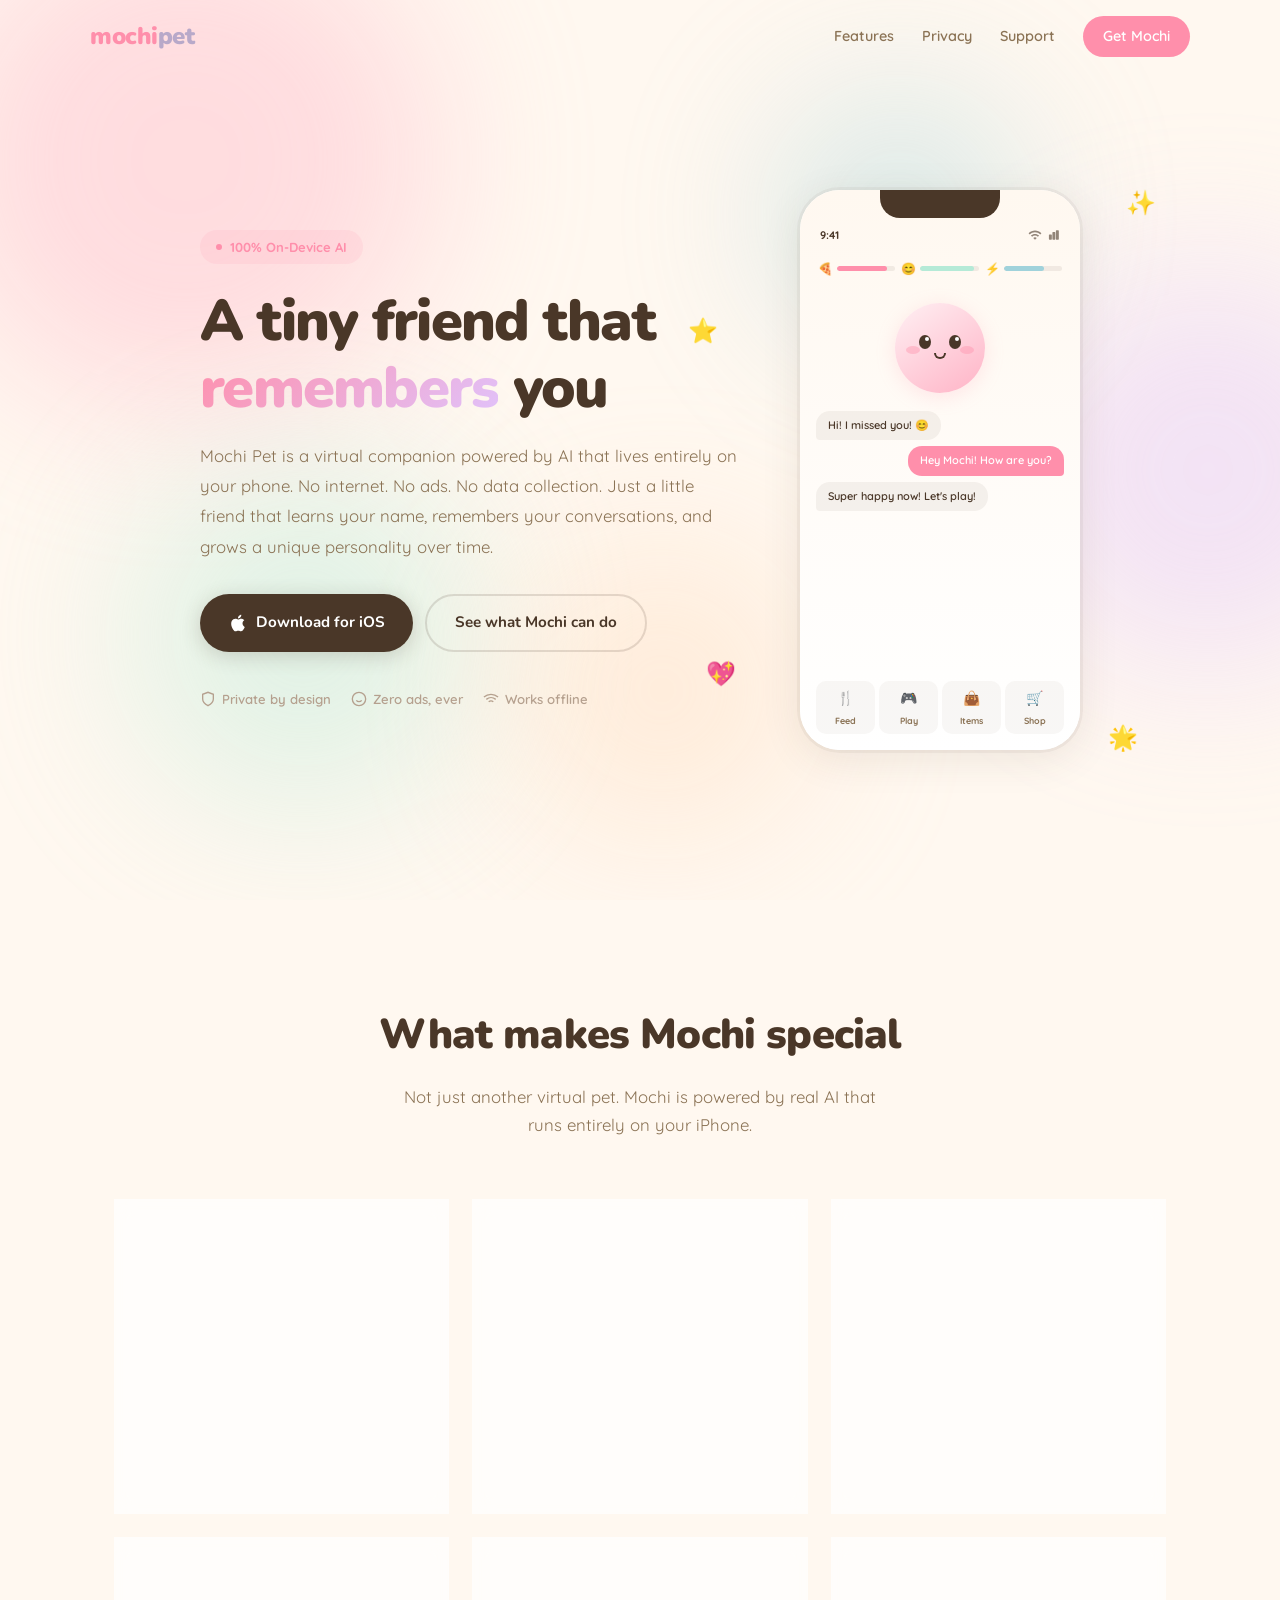
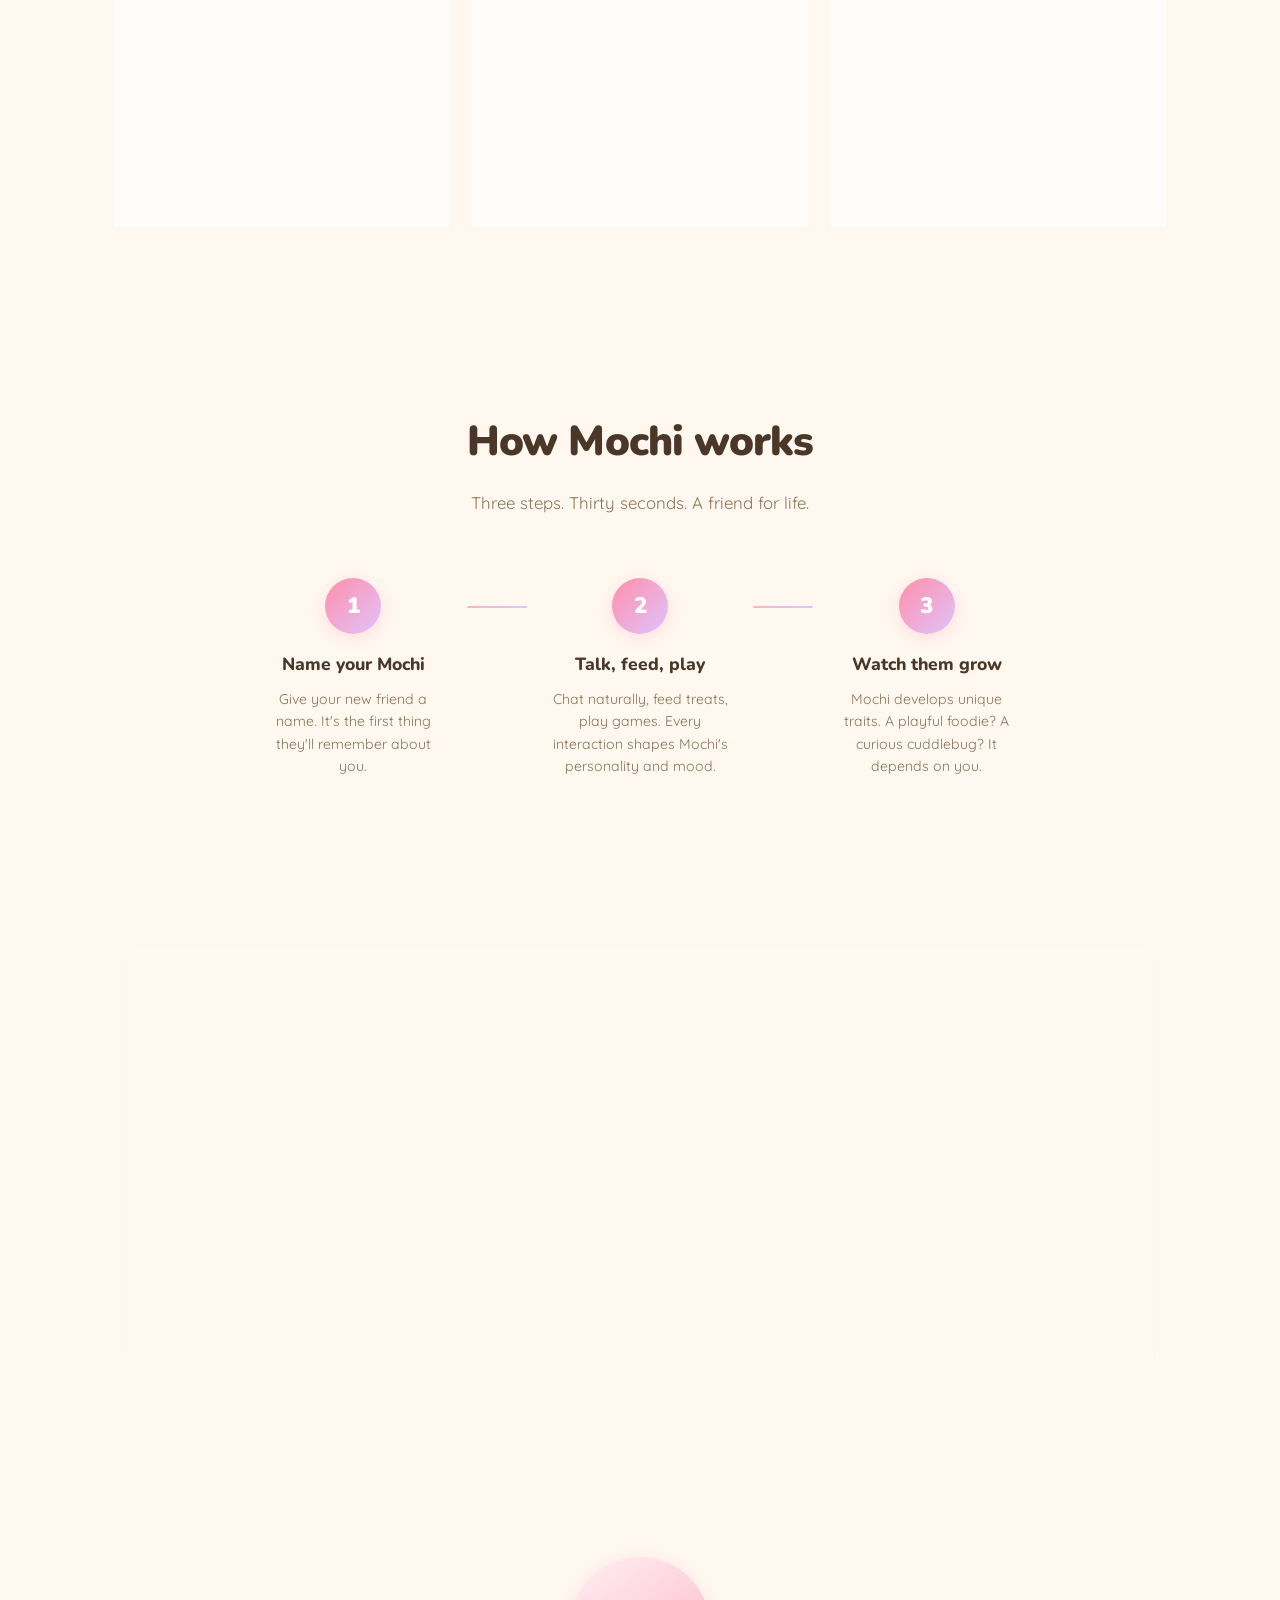
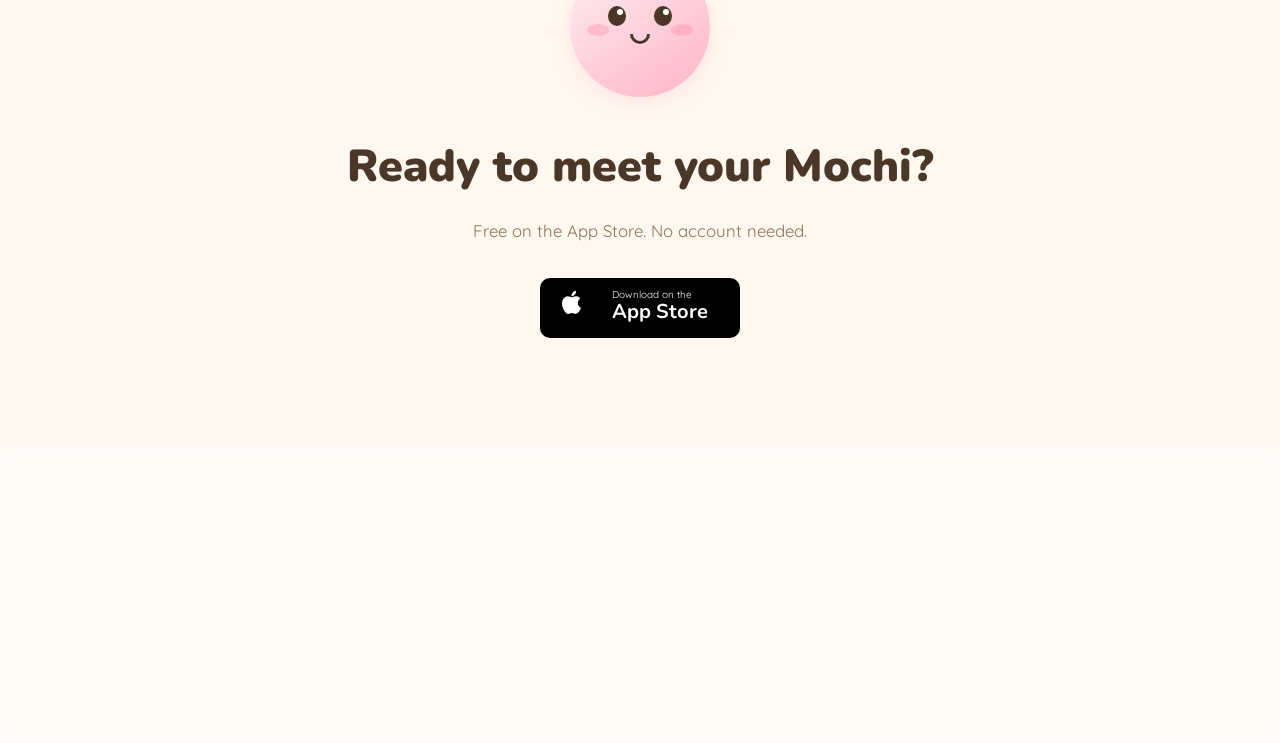
==== index.html @ b3ec61d5 "feat: initial mymochipet.com website Landing page, privacy policy, terms of service, support/FAQ, an" ====
<!DOCTYPE html>
<html lang="en">
<head>
    <meta charset="UTF-8">
    <meta name="viewport" content="width=device-width, initial-scale=1.0">
    <title>Mochi Pet — Your AI Friend That Learns & Grows</title>
    <meta name="description" content="Mochi Pet is a virtual companion powered by on-device AI. No internet needed, no ads, no data collection. Just a tiny friend that remembers you.">
    <meta name="keywords" content="virtual pet, AI pet, tamagotchi, mochi pet, iOS app, on-device AI, virtual companion, digital pet">
    <meta property="og:title" content="Mochi Pet — Your AI Friend That Learns & Grows">
    <meta property="og:description" content="A virtual companion powered by on-device AI. Private. Personal. Yours.">
    <meta property="og:type" content="website">
    <meta property="og:url" content="https://mymochipet.com">
    <meta property="og:image" content="https://mymochipet.com/og-image.png">
    <meta name="twitter:card" content="summary_large_image">
    <link rel="canonical" href="https://mymochipet.com">
    <link rel="icon" type="image/png" href="/favicon.png">
    <link rel="apple-touch-icon" href="/apple-touch-icon.png">
    <link rel="preconnect" href="https://fonts.googleapis.com">
    <link rel="preconnect" href="https://fonts.gstatic.com" crossorigin>
    <link href="https://fonts.googleapis.com/css2?family=Nunito:wght@400;600;700;800;900&family=Quicksand:wght@400;500;600;700&display=swap" rel="stylesheet">
    <link rel="stylesheet" href="/styles.css">
</head>
<body>
    <!-- Floating mochi blobs background -->
    <div class="blob-canvas" aria-hidden="true">
        <div class="blob blob-1"></div>
        <div class="blob blob-2"></div>
        <div class="blob blob-3"></div>
        <div class="blob blob-4"></div>
        <div class="blob blob-5"></div>
    </div>

    <!-- Navigation -->
    <nav class="nav">
        <div class="nav-inner">
            <a href="/" class="nav-logo">
                <span class="logo-mochi">mochi</span><span class="logo-pet">pet</span>
            </a>
            <div class="nav-links">
                <a href="#features">Features</a>
                <a href="#privacy">Privacy</a>
                <a href="/support.html">Support</a>
                <a href="#download" class="nav-cta">Get Mochi</a>
            </div>
        </div>
    </nav>

    <!-- Hero -->
    <section class="hero">
        <div class="hero-content">
            <div class="hero-badge">
                <span class="badge-dot"></span>
                100% On-Device AI
            </div>
            <h1 class="hero-title">
                A tiny friend that
                <span class="hero-highlight">remembers</span> you
            </h1>
            <p class="hero-subtitle">
                Mochi Pet is a virtual companion powered by AI that lives entirely on your phone.
                No internet. No ads. No data collection. Just a little friend that learns your name,
                remembers your conversations, and grows a unique personality over time.
            </p>
            <div class="hero-actions">
                <a href="#download" class="btn btn-primary">
                    <svg width="20" height="20" viewBox="0 0 24 24" fill="currentColor"><path d="M18.71 19.5c-.83 1.24-1.71 2.45-3.05 2.47-1.34.03-1.77-.79-3.29-.79-1.53 0-2 .77-3.27.82-1.31.05-2.3-1.32-3.14-2.53C4.25 17 2.94 12.45 4.7 9.39c.87-1.52 2.43-2.48 4.12-2.51 1.28-.02 2.5.87 3.29.87.78 0 2.26-1.07 3.8-.91.65.03 2.47.26 3.64 1.98-.09.06-2.17 1.28-2.15 3.81.03 3.02 2.65 4.03 2.68 4.04-.03.07-.42 1.44-1.38 2.83M13 3.5c.73-.83 1.94-1.46 2.94-1.5.13 1.17-.34 2.35-1.04 3.19-.69.85-1.83 1.51-2.95 1.42-.15-1.15.41-2.35 1.05-3.11z"/></svg>
                    Download for iOS
                </a>
                <a href="#features" class="btn btn-ghost">See what Mochi can do</a>
            </div>
            <div class="hero-trust">
                <div class="trust-item">
                    <svg width="16" height="16" viewBox="0 0 24 24" fill="none" stroke="currentColor" stroke-width="2"><path d="M12 22s8-4 8-10V5l-8-3-8 3v7c0 6 8 10 8 10z"/></svg>
                    Private by design
                </div>
                <div class="trust-item">
                    <svg width="16" height="16" viewBox="0 0 24 24" fill="none" stroke="currentColor" stroke-width="2"><circle cx="12" cy="12" r="10"/><path d="M8 14s1.5 2 4 2 4-2 4-2"/><line x1="9" y1="9" x2="9.01" y2="9"/><line x1="15" y1="9" x2="15.01" y2="9"/></svg>
                    Zero ads, ever
                </div>
                <div class="trust-item">
                    <svg width="16" height="16" viewBox="0 0 24 24" fill="none" stroke="currentColor" stroke-width="2"><path d="M5 12.55a11 11 0 0 1 14.08 0"/><path d="M1.42 9a16 16 0 0 1 21.16 0"/><path d="M8.53 16.11a6 6 0 0 1 6.95 0"/><line x1="12" y1="20" x2="12.01" y2="20"/></svg>
                    Works offline
                </div>
            </div>
        </div>
        <div class="hero-visual">
            <div class="phone-mockup">
                <div class="phone-notch"></div>
                <div class="phone-screen">
                    <div class="mock-status-bar">
                        <span>9:41</span>
                        <span class="mock-icons">
                            <svg width="14" height="14" viewBox="0 0 24 24" fill="currentColor"><path d="M1 9l2 2c4.97-4.97 13.03-4.97 18 0l2-2C16.93 2.93 7.08 2.93 1 9zm8 8l3 3 3-3c-1.65-1.66-4.34-1.66-6 0zm-4-4l2 2c2.76-2.76 7.24-2.76 10 0l2-2C15.14 9.14 8.87 9.14 5 13z"/></svg>
                            <svg width="14" height="14" viewBox="0 0 24 24" fill="currentColor"><rect x="17" y="4" width="5" height="16" rx="1"/><rect x="11" y="7" width="5" height="13" rx="1"/><rect x="5" y="11" width="5" height="9" rx="1"/></svg>
                        </span>
                    </div>
                    <div class="mock-app">
                        <div class="mock-stats">
                            <div class="mock-stat"><span class="stat-icon">&#x1F355;</span><div class="stat-bar"><div class="stat-fill" style="width:85%"></div></div></div>
                            <div class="mock-stat"><span class="stat-icon">&#x1F60A;</span><div class="stat-bar"><div class="stat-fill happy" style="width:92%"></div></div></div>
                            <div class="mock-stat"><span class="stat-icon">&#x26A1;</span><div class="stat-bar"><div class="stat-fill energy" style="width:70%"></div></div></div>
                        </div>
                        <div class="mock-doll">
                            <div class="doll-face">
                                <div class="doll-eyes">
                                    <div class="doll-eye left">
                                        <div class="eye-shine"></div>
                                    </div>
                                    <div class="doll-eye right">
                                        <div class="eye-shine"></div>
                                    </div>
                                </div>
                                <div class="doll-mouth"></div>
                                <div class="doll-blush left"></div>
                                <div class="doll-blush right"></div>
                            </div>
                        </div>
                        <div class="mock-chat">
                            <div class="chat-bubble doll-bubble appear-1">Hi! I missed you! &#x1F60A;</div>
                            <div class="chat-bubble user-bubble appear-2">Hey Mochi! How are you?</div>
                            <div class="chat-bubble doll-bubble appear-3">Super happy now! Let's play!</div>
                        </div>
                        <div class="mock-actions">
                            <div class="mock-action-btn"><span>&#x1F374;</span> Feed</div>
                            <div class="mock-action-btn"><span>&#x1F3AE;</span> Play</div>
                            <div class="mock-action-btn"><span>&#x1F45C;</span> Items</div>
                            <div class="mock-action-btn"><span>&#x1F6D2;</span> Shop</div>
                        </div>
                    </div>
                </div>
            </div>
            <div class="hero-sparkles" aria-hidden="true">
                <div class="sparkle s1">&#x2728;</div>
                <div class="sparkle s2">&#x1F496;</div>
                <div class="sparkle s3">&#x2B50;</div>
                <div class="sparkle s4">&#x1F31F;</div>
            </div>
        </div>
    </section>

    <!-- Features -->
    <section class="features" id="features">
        <div class="section-inner">
            <div class="section-header">
                <h2 class="section-title">What makes Mochi special</h2>
                <p class="section-subtitle">Not just another virtual pet. Mochi is powered by real AI that runs entirely on your iPhone.</p>
            </div>
            <div class="features-grid">
                <div class="feature-card card-ai">
                    <div class="feature-icon">
                        <svg width="32" height="32" viewBox="0 0 24 24" fill="none" stroke="currentColor" stroke-width="1.5"><path d="M12 2a4 4 0 0 1 4 4c0 1.95-1.4 3.58-3.25 3.93L12 22l-.75-12.07A4.001 4.001 0 0 1 12 2z"/><circle cx="12" cy="6" r="1.5" fill="currentColor" stroke="none"/></svg>
                    </div>
                    <h3>Real AI Personality</h3>
                    <p>Mochi doesn't follow scripts. A language model running on your device generates unique responses based on mood, memories, and personality traits that evolve over time.</p>
                </div>
                <div class="feature-card card-privacy">
                    <div class="feature-icon">
                        <svg width="32" height="32" viewBox="0 0 24 24" fill="none" stroke="currentColor" stroke-width="1.5"><path d="M12 22s8-4 8-10V5l-8-3-8 3v7c0 6 8 10 8 10z"/><path d="M9 12l2 2 4-4"/></svg>
                    </div>
                    <h3>Truly Private</h3>
                    <p>Everything stays on your phone. No servers. No cloud. No data collection. Your conversations with Mochi are between you and Mochi — forever.</p>
                </div>
                <div class="feature-card card-offline">
                    <div class="feature-icon">
                        <svg width="32" height="32" viewBox="0 0 24 24" fill="none" stroke="currentColor" stroke-width="1.5"><rect x="5" y="2" width="14" height="20" rx="3"/><circle cx="12" cy="18" r="1"/><path d="M9 6h6"/></svg>
                    </div>
                    <h3>Works Offline</h3>
                    <p>On a plane. In the subway. At camp. Mochi is always there because the AI lives on your device, not in the cloud.</p>
                </div>
                <div class="feature-card card-grow">
                    <div class="feature-icon">
                        <svg width="32" height="32" viewBox="0 0 24 24" fill="none" stroke="currentColor" stroke-width="1.5"><path d="M12 22c-4 0-8-2-8-8 0-4 2-7 5-10l3 3 3-3c3 3 5 6 5 10 0 6-4 8-8 8z"/><path d="M12 22v-6"/><path d="M9 17l3-3 3 3"/></svg>
                    </div>
                    <h3>Grows With You</h3>
                    <p>Feed, play, talk, dress up. Mochi develops personality traits based on how you care for it. Neglect it and it gets dramatic. Love it and watch it bloom.</p>
                </div>
                <div class="feature-card card-dress">
                    <div class="feature-icon">
                        <svg width="32" height="32" viewBox="0 0 24 24" fill="none" stroke="currentColor" stroke-width="1.5"><path d="M12 2L9 7H4l3 5-3 5h5l3 5 3-5h5l-3-5 3-5h-5L12 2z"/></svg>
                    </div>
                    <h3>Dress & Customize</h3>
                    <p>Hats, scarves, star glasses, backgrounds — collect outfits and accessories from the shop. Make your Mochi uniquely yours.</p>
                </div>
                <div class="feature-card card-free">
                    <div class="feature-icon">
                        <svg width="32" height="32" viewBox="0 0 24 24" fill="none" stroke="currentColor" stroke-width="1.5"><circle cx="12" cy="12" r="10"/><path d="M8 14s1.5 2 4 2 4-2 4-2"/><line x1="9" y1="9" x2="9.01" y2="9" stroke-width="3"/><line x1="15" y1="9" x2="15.01" y2="9" stroke-width="3"/></svg>
                    </div>
                    <h3>Free to Play</h3>
                    <p>The full Mochi experience is free. Optional Best Friend pass ($2.99/mo) and cosmetic items support development. No pay-to-win. No ads. Ever.</p>
                </div>
            </div>
        </div>
    </section>

    <!-- How it works -->
    <section class="how-it-works">
        <div class="section-inner">
            <div class="section-header">
                <h2 class="section-title">How Mochi works</h2>
                <p class="section-subtitle">Three steps. Thirty seconds. A friend for life.</p>
            </div>
            <div class="steps">
                <div class="step">
                    <div class="step-number">1</div>
                    <div class="step-content">
                        <h3>Name your Mochi</h3>
                        <p>Give your new friend a name. It's the first thing they'll remember about you.</p>
                    </div>
                </div>
                <div class="step-connector"></div>
                <div class="step">
                    <div class="step-number">2</div>
                    <div class="step-content">
                        <h3>Talk, feed, play</h3>
                        <p>Chat naturally, feed treats, play games. Every interaction shapes Mochi's personality and mood.</p>
                    </div>
                </div>
                <div class="step-connector"></div>
                <div class="step">
                    <div class="step-number">3</div>
                    <div class="step-content">
                        <h3>Watch them grow</h3>
                        <p>Mochi develops unique traits. A playful foodie? A curious cuddlebug? It depends on you.</p>
                    </div>
                </div>
            </div>
        </div>
    </section>

    <!-- Privacy Section -->
    <section class="privacy-section" id="privacy">
        <div class="section-inner">
            <div class="privacy-card">
                <div class="privacy-icon">
                    <svg width="48" height="48" viewBox="0 0 24 24" fill="none" stroke="currentColor" stroke-width="1.5"><path d="M12 22s8-4 8-10V5l-8-3-8 3v7c0 6 8 10 8 10z"/></svg>
                </div>
                <h2>Your privacy is not a feature.<br>It's the foundation.</h2>
                <p>Most AI apps send your data to servers. Mochi doesn't have servers. The AI model runs entirely on your iPhone's Neural Engine. Your conversations, your pet's personality, your data — it never leaves your device. Not even we can see it.</p>
                <a href="/privacy.html" class="privacy-link">Read our full Privacy Policy &rarr;</a>
            </div>
        </div>
    </section>

    <!-- Download CTA -->
    <section class="download-section" id="download">
        <div class="section-inner">
            <div class="download-mochi">
                <div class="cta-doll">
                    <div class="doll-face large">
                        <div class="doll-eyes">
                            <div class="doll-eye left"><div class="eye-shine"></div></div>
                            <div class="doll-eye right"><div class="eye-shine"></div></div>
                        </div>
                        <div class="doll-mouth wide"></div>
                        <div class="doll-blush left"></div>
                        <div class="doll-blush right"></div>
                    </div>
                </div>
            </div>
            <h2 class="download-title">Ready to meet your Mochi?</h2>
            <p class="download-subtitle">Free on the App Store. No account needed.</p>
            <a href="#" class="app-store-badge" aria-label="Download on the App Store">
                <svg width="200" height="60" viewBox="0 0 200 60" fill="none">
                    <rect width="200" height="60" rx="10" fill="#000"/>
                    <text x="72" y="20" fill="#fff" font-family="Quicksand, sans-serif" font-size="10" font-weight="400">Download on the</text>
                    <text x="72" y="40" fill="#fff" font-family="Nunito, sans-serif" font-size="20" font-weight="700">App Store</text>
                    <g transform="translate(20, 10)" fill="#fff">
                        <path d="M32.5 27.2c-.05-5.3 4.33-7.87 4.53-8a9.82 9.82 0 0 0-7.74-4.18c-3.26-.34-6.42 1.95-8.08 1.95-1.69 0-4.25-1.92-7.01-1.86a10.33 10.33 0 0 0-8.7 5.3c-3.76 6.5-0.96 16.06 2.65 21.32 1.8 2.58 3.91 5.46 6.68 5.36 2.7-.11 3.71-1.72 6.97-1.72 3.24 0 4.17 1.72 6.99 1.66 2.9-.05 4.72-2.59 6.47-5.18a21.42 21.42 0 0 0 2.95-6.03 9.38 9.38 0 0 1-5.71-8.62zM27.15 11.75A9.56 9.56 0 0 0 29.34 5a9.73 9.73 0 0 0-6.3 3.26 9.1 9.1 0 0 0-2.26 6.6 8.06 8.06 0 0 0 6.37-3.1z" transform="scale(0.55)"/>
                    </g>
                </svg>
            </a>
        </div>
    </section>

    <!-- Footer -->
    <footer class="footer">
        <div class="footer-inner">
            <div class="footer-brand">
                <span class="logo-mochi">mochi</span><span class="logo-pet">pet</span>
                <p class="footer-tagline">A tiny friend that remembers you.</p>
            </div>
            <div class="footer-links">
                <div class="footer-col">
                    <h4>App</h4>
                    <a href="#features">Features</a>
                    <a href="#download">Download</a>
                    <a href="/support.html">Support</a>
                </div>
                <div class="footer-col">
                    <h4>Legal</h4>
                    <a href="/privacy.html">Privacy Policy</a>
                    <a href="/terms.html">Terms of Service</a>
                </div>
                <div class="footer-col">
                    <h4>Connect</h4>
                    <a href="mailto:support@mymochipet.com">Contact Us</a>
                </div>
            </div>
        </div>
        <div class="footer-bottom">
            <p>&copy; 2025 Mochi Pet. All rights reserved.</p>
        </div>
    </footer>

    <script src="/script.js"></script>
</body>
</html>
---- styles.css ----
/* ============================================
   Mochi Pet — mymochipet.com
   Design: Soft kawaii-modern
   ============================================ */

:root {
    --pink: #FF8FAB;
    --pink-soft: #FFB3C6;
    --pink-pale: #FFF0F3;
    --peach: #FFDAB9;
    --lavender: #E0C3FC;
    --lavender-deep: #B8A9C9;
    --mint: #B5EAD7;
    --cream: #FFF8F0;
    --sky: #A0D2DB;
    --text: #4A3728;
    --text-light: #8B7355;
    --text-muted: #B5A08E;
    --white: #FFFFFF;
    --shadow-soft: 0 4px 24px rgba(74, 55, 40, 0.06);
    --shadow-medium: 0 8px 40px rgba(74, 55, 40, 0.1);
    --shadow-glow: 0 0 60px rgba(255, 143, 171, 0.15);
    --radius: 20px;
    --radius-sm: 12px;
    --radius-lg: 32px;
}

* { margin: 0; padding: 0; box-sizing: border-box; }

html {
    scroll-behavior: smooth;
    -webkit-font-smoothing: antialiased;
    -moz-osx-font-smoothing: grayscale;
}

body {
    font-family: 'Quicksand', sans-serif;
    color: var(--text);
    background: var(--cream);
    overflow-x: hidden;
    line-height: 1.7;
}

/* ---- Blob Background ---- */
.blob-canvas {
    position: fixed;
    inset: 0;
    z-index: 0;
    pointer-events: none;
    overflow: hidden;
}

.blob {
    position: absolute;
    border-radius: 50%;
    filter: blur(80px);
    opacity: 0.4;
    animation: blobFloat 20s ease-in-out infinite;
}

.blob-1 {
    width: 500px; height: 500px;
    background: var(--pink-soft);
    top: -10%; left: -5%;
    animation-delay: 0s;
}
.blob-2 {
    width: 400px; height: 400px;
    background: var(--lavender);
    top: 30%; right: -10%;
    animation-delay: -5s;
}
.blob-3 {
    width: 350px; height: 350px;
    background: var(--mint);
    bottom: 10%; left: 10%;
    animation-delay: -10s;
}
.blob-4 {
    width: 300px; height: 300px;
    background: var(--peach);
    top: 60%; left: 40%;
    animation-delay: -15s;
}
.blob-5 {
    width: 250px; height: 250px;
    background: var(--sky);
    top: 10%; right: 20%;
    animation-delay: -8s;
}

@keyframes blobFloat {
    0%, 100% { transform: translate(0, 0) scale(1); }
    25% { transform: translate(30px, -40px) scale(1.05); }
    50% { transform: translate(-20px, 20px) scale(0.95); }
    75% { transform: translate(15px, 35px) scale(1.03); }
}

/* ---- Navigation ---- */
.nav {
    position: fixed;
    top: 0; left: 0; right: 0;
    z-index: 100;
    padding: 16px 24px;
    transition: background 0.3s, backdrop-filter 0.3s;
}

.nav.scrolled {
    background: rgba(255, 248, 240, 0.85);
    backdrop-filter: blur(20px);
    -webkit-backdrop-filter: blur(20px);
    box-shadow: 0 1px 12px rgba(74, 55, 40, 0.06);
}

.nav-inner {
    max-width: 1100px;
    margin: 0 auto;
    display: flex;
    align-items: center;
    justify-content: space-between;
}

.nav-logo {
    text-decoration: none;
    font-family: 'Nunito', sans-serif;
    font-size: 1.5rem;
    font-weight: 900;
    letter-spacing: -0.02em;
}

.logo-mochi { color: var(--pink); }
.logo-pet { color: var(--lavender-deep); }

.nav-links {
    display: flex;
    align-items: center;
    gap: 28px;
}

.nav-links a {
    text-decoration: none;
    color: var(--text-light);
    font-weight: 600;
    font-size: 0.9rem;
    transition: color 0.2s;
}

.nav-links a:hover { color: var(--pink); }

.nav-cta {
    background: var(--pink) !important;
    color: var(--white) !important;
    padding: 8px 20px;
    border-radius: 50px;
    transition: transform 0.2s, box-shadow 0.2s, background 0.2s !important;
}

.nav-cta:hover {
    transform: translateY(-1px);
    box-shadow: 0 4px 16px rgba(255, 143, 171, 0.3);
}

/* ---- Hero ---- */
.hero {
    position: relative;
    z-index: 1;
    min-height: 100vh;
    display: flex;
    align-items: center;
    justify-content: center;
    padding: 120px 24px 80px;
    gap: 60px;
    max-width: 1200px;
    margin: 0 auto;
}

.hero-content {
    flex: 1;
    max-width: 540px;
}

.hero-badge {
    display: inline-flex;
    align-items: center;
    gap: 8px;
    background: rgba(255, 143, 171, 0.12);
    color: var(--pink);
    padding: 6px 16px;
    border-radius: 50px;
    font-size: 0.82rem;
    font-weight: 700;
    margin-bottom: 24px;
    animation: fadeInUp 0.6s ease-out;
}

.badge-dot {
    width: 6px; height: 6px;
    background: var(--pink);
    border-radius: 50%;
    animation: pulse 2s ease-in-out infinite;
}

@keyframes pulse {
    0%, 100% { opacity: 1; transform: scale(1); }
    50% { opacity: 0.5; transform: scale(1.5); }
}

.hero-title {
    font-family: 'Nunito', sans-serif;
    font-size: clamp(2.4rem, 5vw, 3.6rem);
    font-weight: 900;
    line-height: 1.15;
    letter-spacing: -0.03em;
    margin-bottom: 20px;
    animation: fadeInUp 0.6s ease-out 0.1s both;
}

.hero-highlight {
    background: linear-gradient(135deg, var(--pink), var(--lavender));
    -webkit-background-clip: text;
    -webkit-text-fill-color: transparent;
    background-clip: text;
}

.hero-subtitle {
    font-size: 1.05rem;
    color: var(--text-light);
    line-height: 1.8;
    margin-bottom: 32px;
    animation: fadeInUp 0.6s ease-out 0.2s both;
}

.hero-actions {
    display: flex;
    gap: 12px;
    flex-wrap: wrap;
    margin-bottom: 36px;
    animation: fadeInUp 0.6s ease-out 0.3s both;
}

.btn {
    display: inline-flex;
    align-items: center;
    gap: 8px;
    padding: 14px 28px;
    border-radius: 50px;
    font-family: 'Nunito', sans-serif;
    font-weight: 700;
    font-size: 0.95rem;
    text-decoration: none;
    transition: all 0.25s ease;
    cursor: pointer;
    border: none;
}

.btn-primary {
    background: var(--text);
    color: var(--white);
    box-shadow: 0 4px 20px rgba(74, 55, 40, 0.2);
}

.btn-primary:hover {
    transform: translateY(-2px);
    box-shadow: 0 8px 30px rgba(74, 55, 40, 0.25);
}

.btn-ghost {
    background: transparent;
    color: var(--text);
    border: 2px solid rgba(74, 55, 40, 0.15);
}

.btn-ghost:hover {
    border-color: var(--pink);
    color: var(--pink);
}

.hero-trust {
    display: flex;
    gap: 20px;
    flex-wrap: wrap;
    animation: fadeInUp 0.6s ease-out 0.4s both;
}

.trust-item {
    display: flex;
    align-items: center;
    gap: 6px;
    font-size: 0.82rem;
    font-weight: 600;
    color: var(--text-muted);
}

.trust-item svg { color: var(--mint); stroke: var(--text-muted); }

/* ---- Phone Mockup ---- */
.hero-visual {
    position: relative;
    flex-shrink: 0;
    animation: fadeInUp 0.8s ease-out 0.3s both;
}

.phone-mockup {
    width: 280px;
    height: 560px;
    background: var(--white);
    border-radius: 40px;
    box-shadow: var(--shadow-medium), 0 0 0 3px rgba(74, 55, 40, 0.05);
    overflow: hidden;
    position: relative;
}

.phone-notch {
    position: absolute;
    top: 0;
    left: 50%;
    transform: translateX(-50%);
    width: 120px;
    height: 28px;
    background: var(--text);
    border-radius: 0 0 20px 20px;
    z-index: 2;
}

.phone-screen {
    width: 100%;
    height: 100%;
    background: linear-gradient(180deg, var(--cream) 0%, #fff 100%);
    padding: 36px 12px 12px;
    display: flex;
    flex-direction: column;
}

.mock-status-bar {
    display: flex;
    justify-content: space-between;
    align-items: center;
    padding: 0 8px;
    font-size: 11px;
    font-weight: 700;
    color: var(--text);
    margin-bottom: 8px;
}

.mock-icons { display: flex; gap: 4px; opacity: 0.6; }

.mock-app {
    flex: 1;
    display: flex;
    flex-direction: column;
    gap: 8px;
}

.mock-stats {
    display: flex;
    gap: 6px;
    padding: 6px;
}

.mock-stat {
    flex: 1;
    display: flex;
    align-items: center;
    gap: 4px;
}

.stat-icon { font-size: 12px; }

.stat-bar {
    flex: 1;
    height: 5px;
    background: rgba(74, 55, 40, 0.08);
    border-radius: 10px;
    overflow: hidden;
}

.stat-fill {
    height: 100%;
    background: var(--pink);
    border-radius: 10px;
    transition: width 1.5s ease;
}

.stat-fill.happy { background: var(--mint); }
.stat-fill.energy { background: var(--sky); }

/* ---- Mochi Doll Face ---- */
.mock-doll {
    display: flex;
    justify-content: center;
    padding: 10px 0;
}

.doll-face {
    width: 90px;
    height: 90px;
    background: linear-gradient(145deg, var(--pink-pale), var(--pink-soft));
    border-radius: 50%;
    position: relative;
    box-shadow: 0 4px 20px rgba(255, 143, 171, 0.2);
    animation: dollfloat 3s ease-in-out infinite;
}

.doll-face.large {
    width: 140px;
    height: 140px;
}

.doll-eyes {
    position: absolute;
    top: 35%;
    left: 50%;
    transform: translateX(-50%);
    display: flex;
    gap: 18px;
}

.doll-face.large .doll-eyes { gap: 28px; }

.doll-eye {
    width: 12px;
    height: 14px;
    background: var(--text);
    border-radius: 50%;
    position: relative;
}

.doll-face.large .doll-eye {
    width: 18px;
    height: 20px;
}

.eye-shine {
    position: absolute;
    top: 2px;
    right: 2px;
    width: 4px;
    height: 4px;
    background: white;
    border-radius: 50%;
}

.doll-face.large .eye-shine {
    width: 6px;
    height: 6px;
    top: 3px;
    right: 3px;
}

.doll-mouth {
    position: absolute;
    top: 55%;
    left: 50%;
    transform: translateX(-50%);
    width: 12px;
    height: 6px;
    border: 2px solid var(--text);
    border-top: none;
    border-radius: 0 0 10px 10px;
}

.doll-mouth.wide {
    width: 20px;
    height: 10px;
    border-width: 3px;
}

.doll-blush {
    position: absolute;
    top: 48%;
    width: 14px;
    height: 8px;
    background: rgba(255, 143, 171, 0.4);
    border-radius: 50%;
}

.doll-face.large .doll-blush {
    width: 22px;
    height: 12px;
}

.doll-blush.left { left: 12%; }
.doll-blush.right { right: 12%; }

@keyframes dollfloat {
    0%, 100% { transform: translateY(0); }
    50% { transform: translateY(-6px); }
}

/* ---- Mock Chat ---- */
.mock-chat {
    flex: 1;
    display: flex;
    flex-direction: column;
    gap: 6px;
    padding: 0 4px;
    overflow: hidden;
}

.chat-bubble {
    padding: 7px 12px;
    border-radius: 14px;
    font-size: 11px;
    font-weight: 600;
    max-width: 85%;
    line-height: 1.4;
}

.doll-bubble {
    background: rgba(74, 55, 40, 0.06);
    color: var(--text);
    align-self: flex-start;
    border-bottom-left-radius: 4px;
}

.user-bubble {
    background: var(--pink);
    color: white;
    align-self: flex-end;
    border-bottom-right-radius: 4px;
}

.appear-1 { animation: chatAppear 0.5s ease-out 1s both; }
.appear-2 { animation: chatAppear 0.5s ease-out 2s both; }
.appear-3 { animation: chatAppear 0.5s ease-out 3s both; }

@keyframes chatAppear {
    from { opacity: 0; transform: translateY(10px); }
    to { opacity: 1; transform: translateY(0); }
}

/* ---- Mock Actions ---- */
.mock-actions {
    display: flex;
    gap: 4px;
    padding: 4px;
}

.mock-action-btn {
    flex: 1;
    display: flex;
    flex-direction: column;
    align-items: center;
    gap: 2px;
    padding: 6px 2px;
    background: rgba(74, 55, 40, 0.04);
    border-radius: 10px;
    font-size: 9px;
    font-weight: 700;
    color: var(--text-light);
}

.mock-action-btn span { font-size: 14px; }

/* ---- Sparkles ---- */
.hero-sparkles {
    position: absolute;
    inset: -40px;
    pointer-events: none;
}

.sparkle {
    position: absolute;
    font-size: 24px;
    animation: sparkleFloat 4s ease-in-out infinite;
}

.s1 { top: 5%; right: -10%; animation-delay: 0s; }
.s2 { bottom: 15%; left: -15%; animation-delay: -1s; }
.s3 { top: 25%; left: -20%; animation-delay: -2s; }
.s4 { bottom: 5%; right: -5%; animation-delay: -3s; }

@keyframes sparkleFloat {
    0%, 100% { transform: translateY(0) rotate(0deg); opacity: 0.7; }
    50% { transform: translateY(-15px) rotate(10deg); opacity: 1; }
}

/* ---- Sections ---- */
.section-inner {
    max-width: 1100px;
    margin: 0 auto;
    padding: 0 24px;
}

.section-header {
    text-align: center;
    margin-bottom: 60px;
}

.section-title {
    font-family: 'Nunito', sans-serif;
    font-size: clamp(1.8rem, 3.5vw, 2.6rem);
    font-weight: 900;
    letter-spacing: -0.02em;
    margin-bottom: 12px;
}

.section-subtitle {
    font-size: 1.05rem;
    color: var(--text-light);
    max-width: 500px;
    margin: 0 auto;
}

/* ---- Features ---- */
.features {
    position: relative;
    z-index: 1;
    padding: 100px 0;
}

.features-grid {
    display: grid;
    grid-template-columns: repeat(3, 1fr);
    gap: 24px;
}

.feature-card {
    background: rgba(255, 255, 255, 0.7);
    backdrop-filter: blur(10px);
    -webkit-backdrop-filter: blur(10px);
    border-radius: var(--radius);
    padding: 36px 28px;
    border: 1px solid rgba(74, 55, 40, 0.05);
    transition: transform 0.3s ease, box-shadow 0.3s ease;
}

.feature-card:hover {
    transform: translateY(-4px);
    box-shadow: var(--shadow-medium);
}

.feature-icon {
    width: 56px;
    height: 56px;
    border-radius: 16px;
    display: flex;
    align-items: center;
    justify-content: center;
    margin-bottom: 20px;
}

.card-ai .feature-icon { background: rgba(255, 143, 171, 0.12); color: var(--pink); }
.card-privacy .feature-icon { background: rgba(181, 234, 215, 0.3); color: #5BAB8B; }
.card-offline .feature-icon { background: rgba(160, 210, 219, 0.25); color: #5A9BA6; }
.card-grow .feature-icon { background: rgba(224, 195, 252, 0.25); color: var(--lavender-deep); }
.card-dress .feature-icon { background: rgba(255, 218, 185, 0.3); color: #C4956A; }
.card-free .feature-icon { background: rgba(255, 143, 171, 0.12); color: var(--pink); }

.feature-card h3 {
    font-family: 'Nunito', sans-serif;
    font-size: 1.15rem;
    font-weight: 800;
    margin-bottom: 10px;
}

.feature-card p {
    font-size: 0.9rem;
    color: var(--text-light);
    line-height: 1.7;
}

/* ---- How It Works ---- */
.how-it-works {
    position: relative;
    z-index: 1;
    padding: 80px 0 100px;
}

.steps {
    display: flex;
    align-items: flex-start;
    justify-content: center;
    gap: 0;
    max-width: 800px;
    margin: 0 auto;
}

.step {
    flex: 1;
    text-align: center;
    padding: 0 20px;
}

.step-number {
    width: 56px;
    height: 56px;
    background: linear-gradient(135deg, var(--pink), var(--lavender));
    color: white;
    border-radius: 50%;
    display: flex;
    align-items: center;
    justify-content: center;
    font-family: 'Nunito', sans-serif;
    font-size: 1.4rem;
    font-weight: 900;
    margin: 0 auto 16px;
    box-shadow: 0 4px 16px rgba(255, 143, 171, 0.25);
}

.step-connector {
    width: 60px;
    height: 2px;
    background: linear-gradient(90deg, var(--pink-soft), var(--lavender));
    margin-top: 28px;
    flex-shrink: 0;
    border-radius: 2px;
}

.step-content h3 {
    font-family: 'Nunito', sans-serif;
    font-size: 1.1rem;
    font-weight: 800;
    margin-bottom: 8px;
}

.step-content p {
    font-size: 0.88rem;
    color: var(--text-light);
    line-height: 1.6;
}

/* ---- Privacy Section ---- */
.privacy-section {
    position: relative;
    z-index: 1;
    padding: 60px 0 100px;
}

.privacy-card {
    background: linear-gradient(135deg, rgba(255, 255, 255, 0.8), rgba(181, 234, 215, 0.15));
    backdrop-filter: blur(10px);
    border-radius: var(--radius-lg);
    padding: 60px;
    text-align: center;
    border: 1px solid rgba(181, 234, 215, 0.2);
}

.privacy-icon {
    color: var(--mint);
    margin-bottom: 24px;
}

.privacy-card h2 {
    font-family: 'Nunito', sans-serif;
    font-size: clamp(1.5rem, 3vw, 2rem);
    font-weight: 900;
    line-height: 1.3;
    margin-bottom: 16px;
}

.privacy-card p {
    font-size: 1rem;
    color: var(--text-light);
    max-width: 600px;
    margin: 0 auto 24px;
    line-height: 1.8;
}

.privacy-link {
    color: var(--pink);
    font-weight: 700;
    text-decoration: none;
    font-size: 0.95rem;
    transition: opacity 0.2s;
}

.privacy-link:hover { opacity: 0.8; }

/* ---- Download Section ---- */
.download-section {
    position: relative;
    z-index: 1;
    padding: 80px 0 100px;
    text-align: center;
}

.download-mochi {
    margin-bottom: 24px;
}

.cta-doll {
    display: inline-block;
    animation: dollfloat 3s ease-in-out infinite;
}

.download-title {
    font-family: 'Nunito', sans-serif;
    font-size: clamp(1.8rem, 4vw, 2.8rem);
    font-weight: 900;
    margin-bottom: 12px;
}

.download-subtitle {
    font-size: 1.05rem;
    color: var(--text-light);
    margin-bottom: 32px;
}

.app-store-badge {
    display: inline-block;
    transition: transform 0.25s, box-shadow 0.25s;
    border-radius: 12px;
}

.app-store-badge:hover {
    transform: translateY(-2px);
    box-shadow: 0 8px 30px rgba(0, 0, 0, 0.15);
}

/* ---- Footer ---- */
.footer {
    position: relative;
    z-index: 1;
    background: rgba(255, 255, 255, 0.5);
    backdrop-filter: blur(10px);
    border-top: 1px solid rgba(74, 55, 40, 0.06);
    padding: 60px 24px 24px;
}

.footer-inner {
    max-width: 1100px;
    margin: 0 auto;
    display: flex;
    justify-content: space-between;
    gap: 60px;
    padding-bottom: 40px;
    border-bottom: 1px solid rgba(74, 55, 40, 0.06);
}

.footer-brand .nav-logo {
    font-size: 1.3rem;
}

.footer-tagline {
    color: var(--text-muted);
    font-size: 0.88rem;
    margin-top: 8px;
}

.footer-links {
    display: flex;
    gap: 60px;
}

.footer-col {
    display: flex;
    flex-direction: column;
    gap: 10px;
}

.footer-col h4 {
    font-family: 'Nunito', sans-serif;
    font-weight: 800;
    font-size: 0.85rem;
    text-transform: uppercase;
    letter-spacing: 0.05em;
    color: var(--text);
    margin-bottom: 4px;
}

.footer-col a {
    text-decoration: none;
    color: var(--text-light);
    font-size: 0.88rem;
    font-weight: 500;
    transition: color 0.2s;
}

.footer-col a:hover { color: var(--pink); }

.footer-bottom {
    max-width: 1100px;
    margin: 0 auto;
    padding-top: 20px;
    text-align: center;
}

.footer-bottom p {
    font-size: 0.8rem;
    color: var(--text-muted);
}

/* ---- Animations ---- */
@keyframes fadeInUp {
    from {
        opacity: 0;
        transform: translateY(24px);
    }
    to {
        opacity: 1;
        transform: translateY(0);
    }
}

.fade-in {
    opacity: 0;
    transform: translateY(24px);
    transition: opacity 0.6s ease-out, transform 0.6s ease-out;
}

.fade-in.visible {
    opacity: 1;
    transform: translateY(0);
}

/* ---- Responsive ---- */
@media (max-width: 900px) {
    .hero {
        flex-direction: column;
        text-align: center;
        padding-top: 100px;
        gap: 40px;
    }

    .hero-content { max-width: 100%; }

    .hero-actions { justify-content: center; }

    .hero-trust { justify-content: center; }

    .features-grid {
        grid-template-columns: repeat(2, 1fr);
    }

    .steps {
        flex-direction: column;
        align-items: center;
        gap: 24px;
    }

    .step-connector {
        width: 2px;
        height: 30px;
        background: linear-gradient(180deg, var(--pink-soft), var(--lavender));
    }

    .footer-inner {
        flex-direction: column;
        gap: 40px;
    }
}

@media (max-width: 600px) {
    .nav-links a:not(.nav-cta) { display: none; }

    .features-grid {
        grid-template-columns: 1fr;
    }

    .privacy-card {
        padding: 40px 24px;
    }

    .phone-mockup {
        width: 240px;
        height: 480px;
    }

    .footer-links {
        gap: 32px;
        flex-wrap: wrap;
    }
}
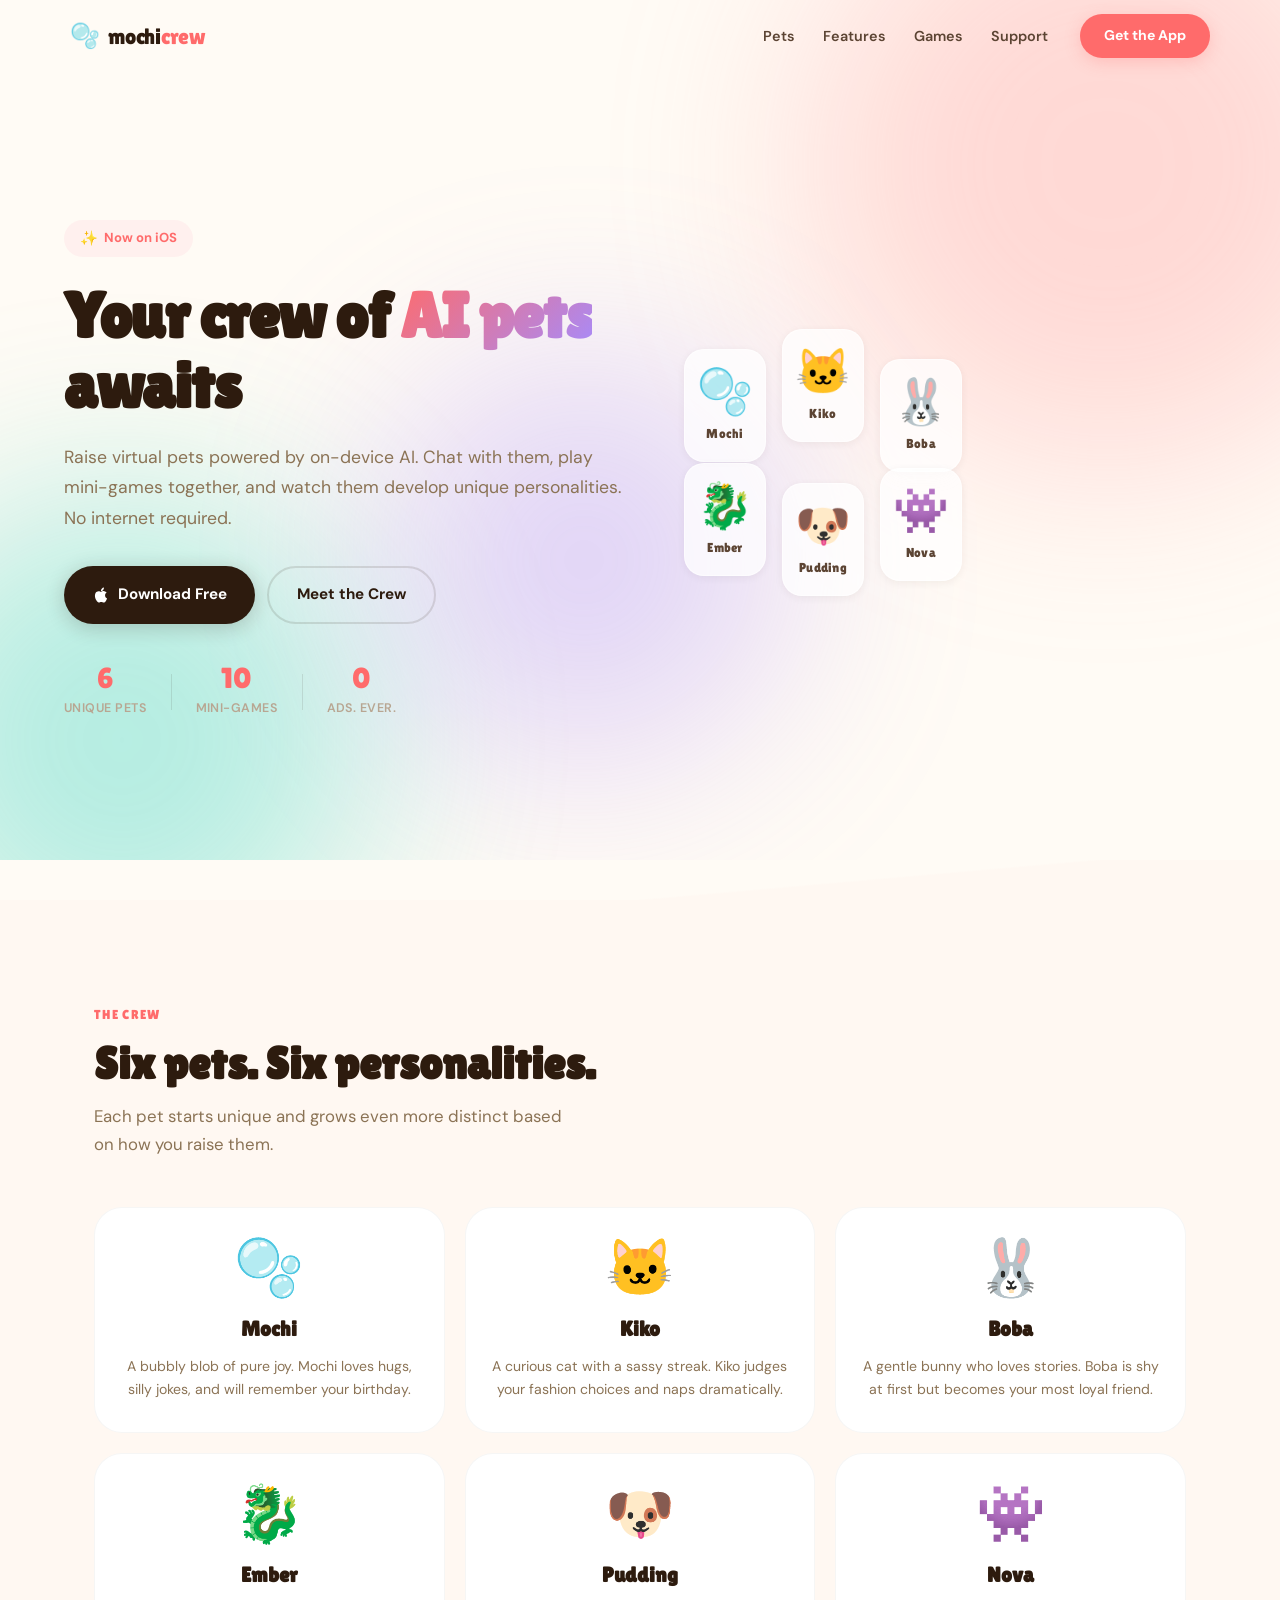
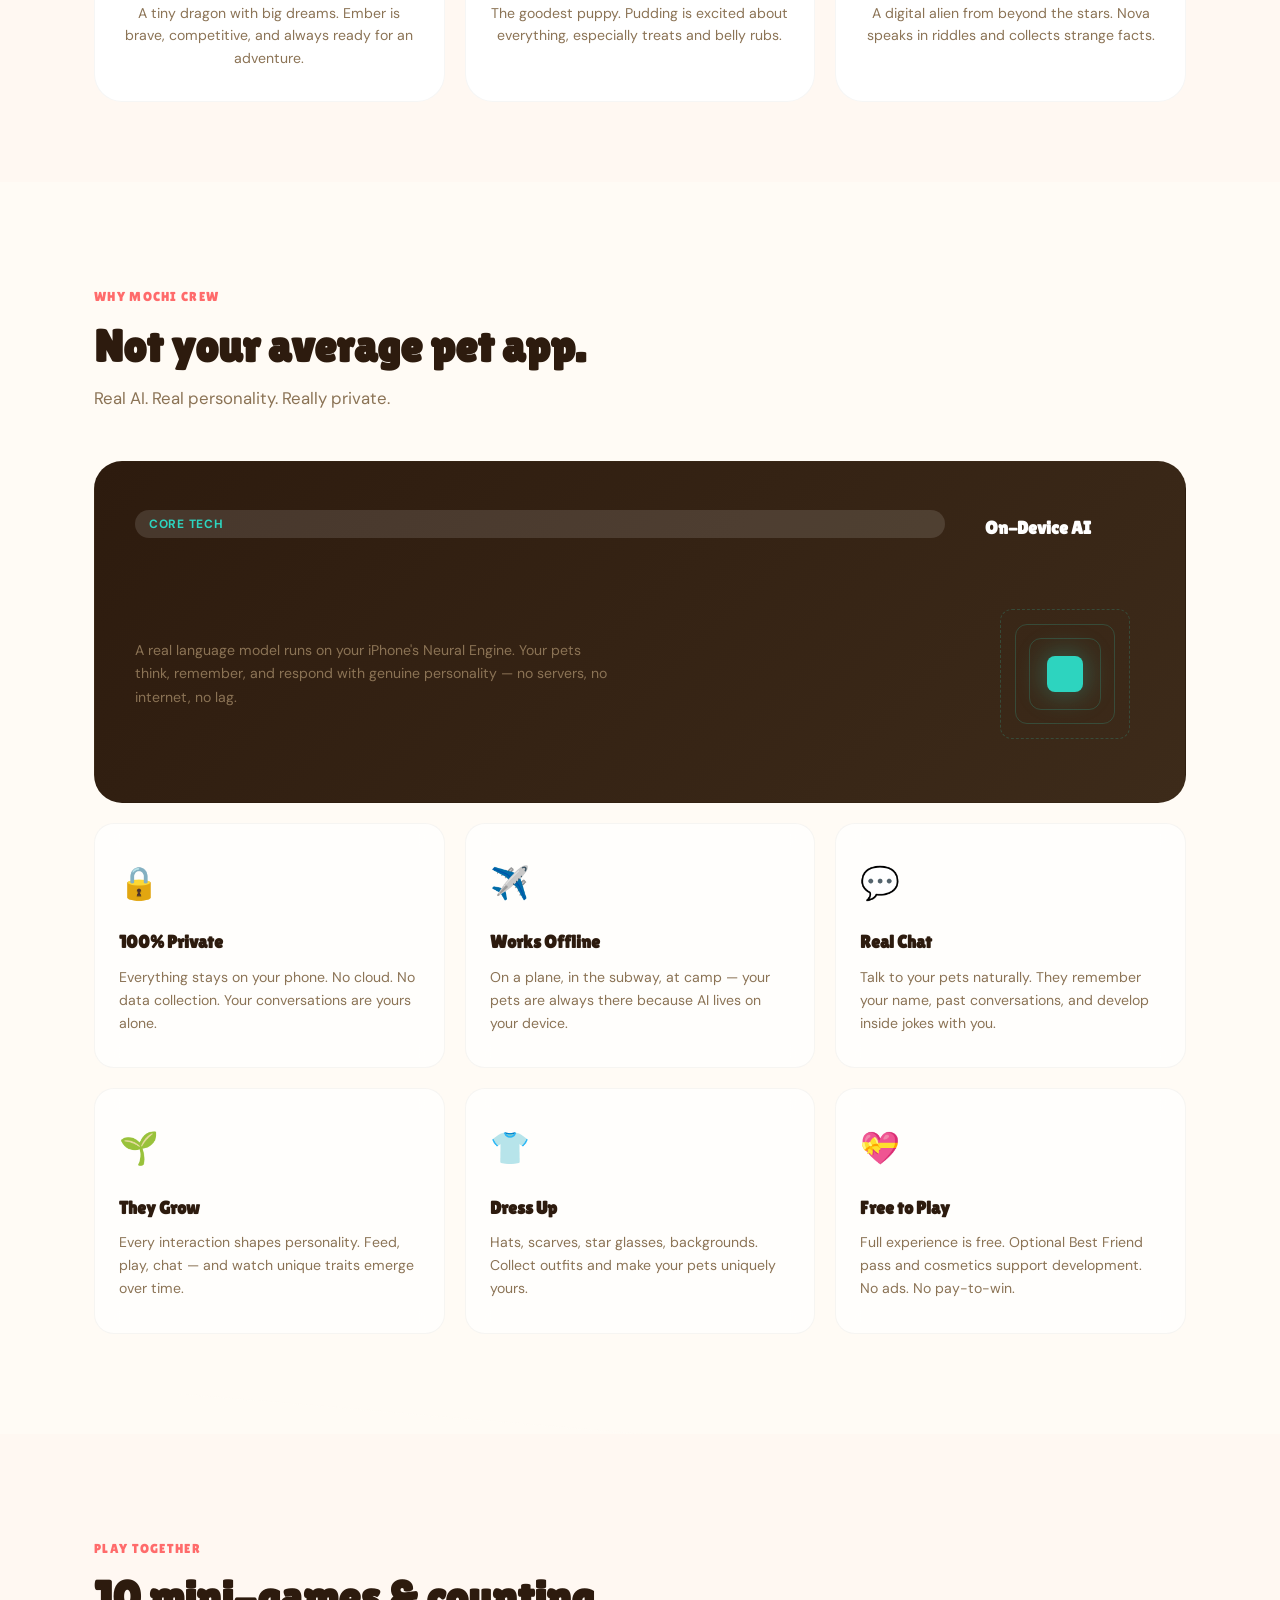
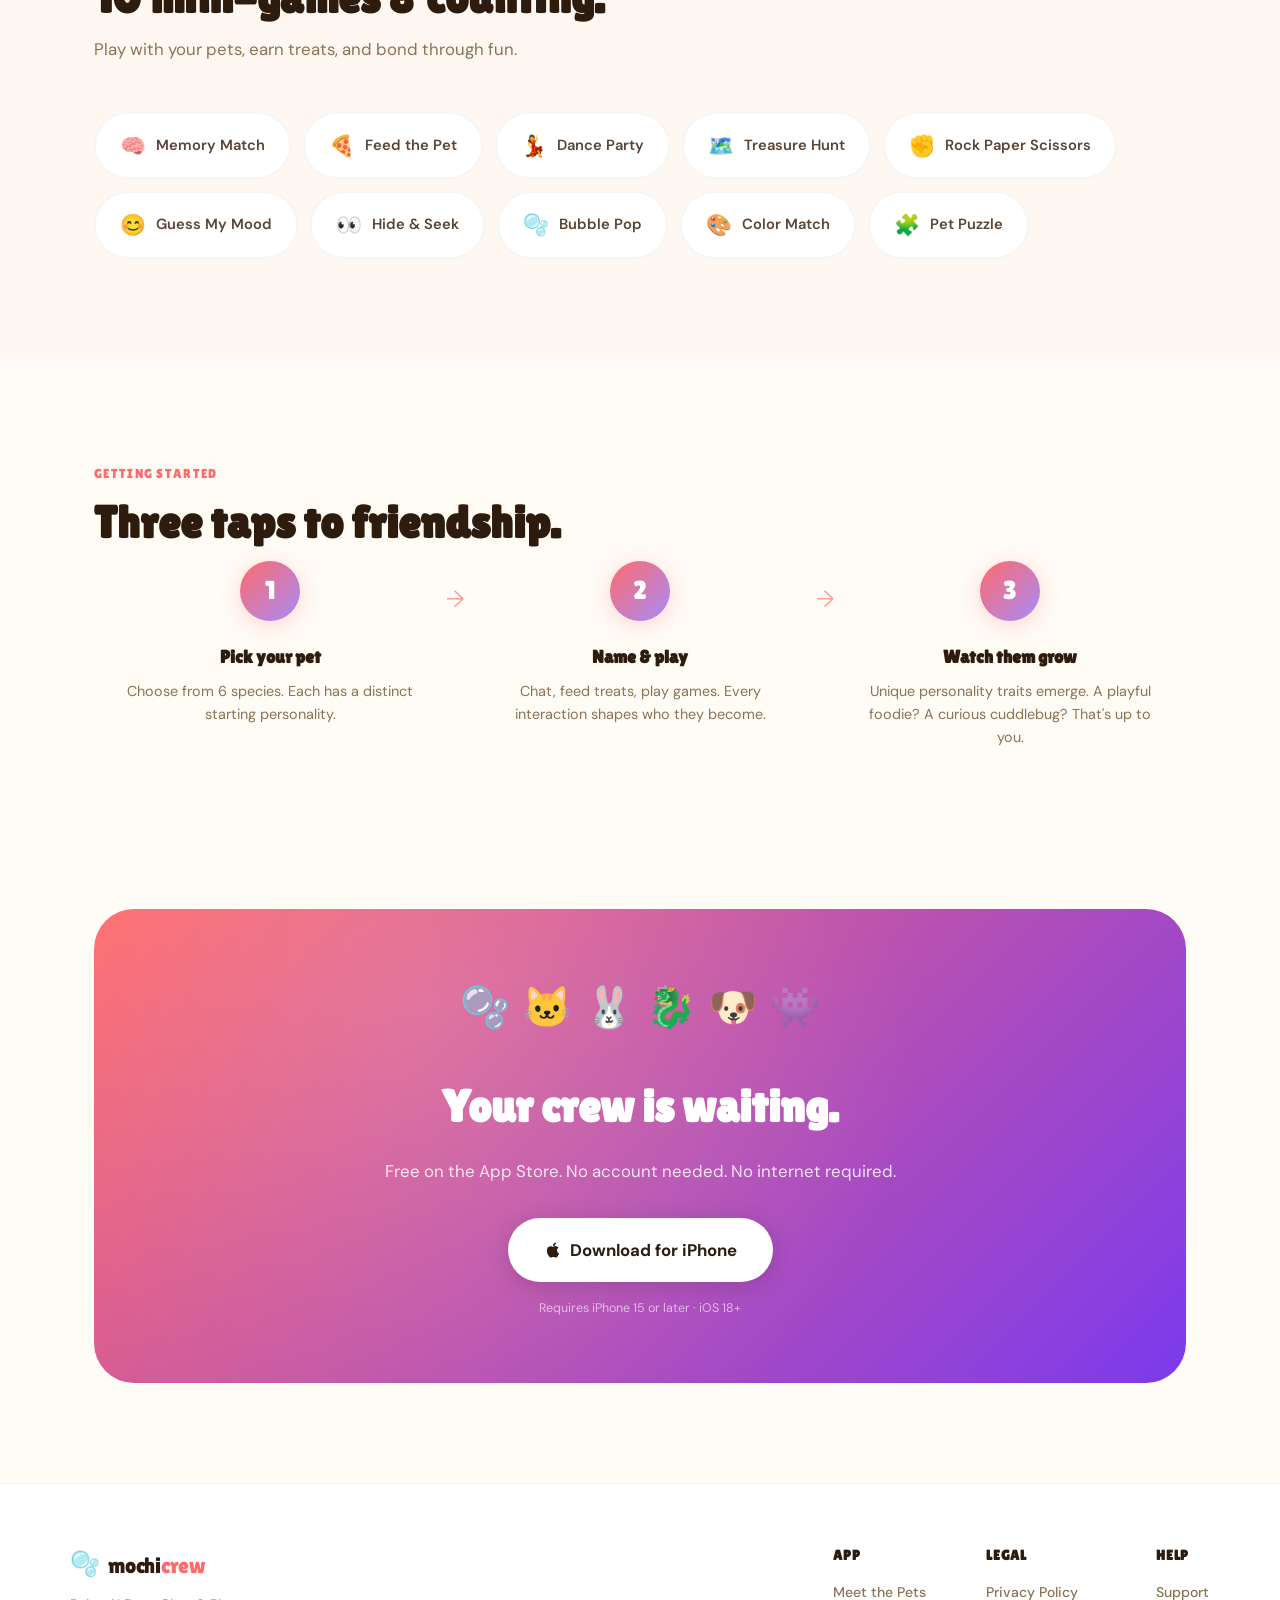
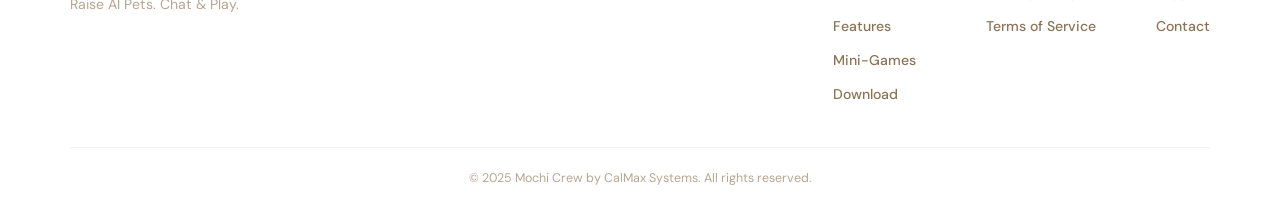
==== commit 85d66d4d: "feat: rebrand website from Mochi Pet to Mochi Crew Complete redesign with new "Candy Pop Playground"" ====
--- a/index.html
+++ b/index.html
@@ -3,45 +3,55 @@
 <head>
     <meta charset="UTF-8">
     <meta name="viewport" content="width=device-width, initial-scale=1.0">
-    <title>Mochi Pet — Your AI Friend That Learns & Grows</title>
-    <meta name="description" content="Mochi Pet is a virtual companion powered by on-device AI. No internet needed, no ads, no data collection. Just a tiny friend that remembers you.">
-    <meta name="keywords" content="virtual pet, AI pet, tamagotchi, mochi pet, iOS app, on-device AI, virtual companion, digital pet">
-    <meta property="og:title" content="Mochi Pet — Your AI Friend That Learns & Grows">
-    <meta property="og:description" content="A virtual companion powered by on-device AI. Private. Personal. Yours.">
+    <title>Mochi Crew — Raise AI Pets · Chat & Play</title>
+    <meta name="description" content="Meet your crew of AI-powered virtual pets. Chat, play mini-games, and watch them grow unique personalities — all powered by on-device AI. No internet needed.">
+    <meta name="keywords" content="virtual pet, AI pet, mochi crew, iOS app, on-device AI, virtual companion, digital pet, tamagotchi, chat with pets">
+    <meta property="og:title" content="Mochi Crew — Raise AI Pets · Chat & Play">
+    <meta property="og:description" content="6 unique AI pets. 10 mini-games. Infinite personality. All on your iPhone.">
     <meta property="og:type" content="website">
-    <meta property="og:url" content="https://mymochipet.com">
-    <meta property="og:image" content="https://mymochipet.com/og-image.png">
+    <meta property="og:url" content="https://mochicrew.com">
+    <meta property="og:image" content="https://mochicrew.com/og-image.png">
     <meta name="twitter:card" content="summary_large_image">
-    <link rel="canonical" href="https://mymochipet.com">
+    <link rel="canonical" href="https://mochicrew.com">
     <link rel="icon" type="image/png" href="/favicon.png">
     <link rel="apple-touch-icon" href="/apple-touch-icon.png">
     <link rel="preconnect" href="https://fonts.googleapis.com">
     <link rel="preconnect" href="https://fonts.gstatic.com" crossorigin>
-    <link href="https://fonts.googleapis.com/css2?family=Nunito:wght@400;600;700;800;900&family=Quicksand:wght@400;500;600;700&display=swap" rel="stylesheet">
+    <link href="https://fonts.googleapis.com/css2?family=Lilita+One&family=DM+Sans:ital,opsz,wght@0,9..40,400;0,9..40,500;0,9..40,600;0,9..40,700;1,9..40,400&display=swap" rel="stylesheet">
     <link rel="stylesheet" href="/styles.css">
 </head>
 <body>
-    <!-- Floating mochi blobs background -->
-    <div class="blob-canvas" aria-hidden="true">
-        <div class="blob blob-1"></div>
-        <div class="blob blob-2"></div>
-        <div class="blob blob-3"></div>
-        <div class="blob blob-4"></div>
-        <div class="blob blob-5"></div>
+    <!-- Animated background -->
+    <div class="bg-canvas" aria-hidden="true">
+        <div class="bg-shape shape-1"></div>
+        <div class="bg-shape shape-2"></div>
+        <div class="bg-shape shape-3"></div>
     </div>
 
     <!-- Navigation -->
-    <nav class="nav">
+    <nav class="nav" id="nav">
         <div class="nav-inner">
             <a href="/" class="nav-logo">
-                <span class="logo-mochi">mochi</span><span class="logo-pet">pet</span>
+                <span class="logo-icon">🫧</span>
+                <span class="logo-text">mochi<span class="logo-accent">crew</span></span>
             </a>
             <div class="nav-links">
+                <a href="#pets">Pets</a>
                 <a href="#features">Features</a>
-                <a href="#privacy">Privacy</a>
+                <a href="#games">Games</a>
                 <a href="/support.html">Support</a>
-                <a href="#download" class="nav-cta">Get Mochi</a>
-            </div>
+            </div>
+            <a href="#download" class="nav-cta">Get the App</a>
+            <button class="nav-mobile" aria-label="Menu" id="navToggle">
+                <span></span><span></span><span></span>
+            </button>
+        </div>
+        <div class="mobile-menu" id="mobileMenu">
+            <a href="#pets">Pets</a>
+            <a href="#features">Features</a>
+            <a href="#games">Games</a>
+            <a href="/support.html">Support</a>
+            <a href="#download" class="nav-cta">Get the App</a>
         </div>
     </nav>
 
@@ -49,226 +59,292 @@
     <section class="hero">
         <div class="hero-content">
             <div class="hero-badge">
-                <span class="badge-dot"></span>
-                100% On-Device AI
+                <span class="badge-icon">✨</span>
+                Now on iOS
             </div>
             <h1 class="hero-title">
-                A tiny friend that
-                <span class="hero-highlight">remembers</span> you
+                Your crew of
+                <span class="hero-gradient">AI pets</span>
+                awaits
             </h1>
-            <p class="hero-subtitle">
-                Mochi Pet is a virtual companion powered by AI that lives entirely on your phone.
-                No internet. No ads. No data collection. Just a little friend that learns your name,
-                remembers your conversations, and grows a unique personality over time.
+            <p class="hero-sub">
+                Raise virtual pets powered by on-device AI. Chat with them, play mini-games together, and watch them develop unique personalities. No internet required.
             </p>
             <div class="hero-actions">
                 <a href="#download" class="btn btn-primary">
-                    <svg width="20" height="20" viewBox="0 0 24 24" fill="currentColor"><path d="M18.71 19.5c-.83 1.24-1.71 2.45-3.05 2.47-1.34.03-1.77-.79-3.29-.79-1.53 0-2 .77-3.27.82-1.31.05-2.3-1.32-3.14-2.53C4.25 17 2.94 12.45 4.7 9.39c.87-1.52 2.43-2.48 4.12-2.51 1.28-.02 2.5.87 3.29.87.78 0 2.26-1.07 3.8-.91.65.03 2.47.26 3.64 1.98-.09.06-2.17 1.28-2.15 3.81.03 3.02 2.65 4.03 2.68 4.04-.03.07-.42 1.44-1.38 2.83M13 3.5c.73-.83 1.94-1.46 2.94-1.5.13 1.17-.34 2.35-1.04 3.19-.69.85-1.83 1.51-2.95 1.42-.15-1.15.41-2.35 1.05-3.11z"/></svg>
-                    Download for iOS
+                    <svg class="btn-icon" viewBox="0 0 24 24" fill="currentColor"><path d="M18.71 19.5c-.83 1.24-1.71 2.45-3.05 2.47-1.34.03-1.77-.79-3.29-.79-1.53 0-2 .77-3.27.82-1.31.05-2.3-1.32-3.14-2.53C4.25 17 2.94 12.45 4.7 9.39c.87-1.52 2.43-2.48 4.12-2.51 1.28-.02 2.5.87 3.29.87.78 0 2.26-1.07 3.8-.91.65.03 2.47.26 3.64 1.98-.09.06-2.17 1.28-2.15 3.81.03 3.02 2.65 4.03 2.68 4.04-.03.07-.42 1.44-1.38 2.83M13 3.5c.73-.83 1.94-1.46 2.94-1.5.13 1.17-.34 2.35-1.04 3.19-.69.85-1.83 1.51-2.95 1.42-.15-1.15.41-2.35 1.05-3.11z"/></svg>
+                    Download Free
                 </a>
-                <a href="#features" class="btn btn-ghost">See what Mochi can do</a>
-            </div>
-            <div class="hero-trust">
-                <div class="trust-item">
-                    <svg width="16" height="16" viewBox="0 0 24 24" fill="none" stroke="currentColor" stroke-width="2"><path d="M12 22s8-4 8-10V5l-8-3-8 3v7c0 6 8 10 8 10z"/></svg>
-                    Private by design
-                </div>
-                <div class="trust-item">
-                    <svg width="16" height="16" viewBox="0 0 24 24" fill="none" stroke="currentColor" stroke-width="2"><circle cx="12" cy="12" r="10"/><path d="M8 14s1.5 2 4 2 4-2 4-2"/><line x1="9" y1="9" x2="9.01" y2="9"/><line x1="15" y1="9" x2="15.01" y2="9"/></svg>
-                    Zero ads, ever
-                </div>
-                <div class="trust-item">
-                    <svg width="16" height="16" viewBox="0 0 24 24" fill="none" stroke="currentColor" stroke-width="2"><path d="M5 12.55a11 11 0 0 1 14.08 0"/><path d="M1.42 9a16 16 0 0 1 21.16 0"/><path d="M8.53 16.11a6 6 0 0 1 6.95 0"/><line x1="12" y1="20" x2="12.01" y2="20"/></svg>
-                    Works offline
-                </div>
-            </div>
-        </div>
-        <div class="hero-visual">
-            <div class="phone-mockup">
-                <div class="phone-notch"></div>
-                <div class="phone-screen">
-                    <div class="mock-status-bar">
-                        <span>9:41</span>
-                        <span class="mock-icons">
-                            <svg width="14" height="14" viewBox="0 0 24 24" fill="currentColor"><path d="M1 9l2 2c4.97-4.97 13.03-4.97 18 0l2-2C16.93 2.93 7.08 2.93 1 9zm8 8l3 3 3-3c-1.65-1.66-4.34-1.66-6 0zm-4-4l2 2c2.76-2.76 7.24-2.76 10 0l2-2C15.14 9.14 8.87 9.14 5 13z"/></svg>
-                            <svg width="14" height="14" viewBox="0 0 24 24" fill="currentColor"><rect x="17" y="4" width="5" height="16" rx="1"/><rect x="11" y="7" width="5" height="13" rx="1"/><rect x="5" y="11" width="5" height="9" rx="1"/></svg>
-                        </span>
-                    </div>
-                    <div class="mock-app">
-                        <div class="mock-stats">
-                            <div class="mock-stat"><span class="stat-icon">&#x1F355;</span><div class="stat-bar"><div class="stat-fill" style="width:85%"></div></div></div>
-                            <div class="mock-stat"><span class="stat-icon">&#x1F60A;</span><div class="stat-bar"><div class="stat-fill happy" style="width:92%"></div></div></div>
-                            <div class="mock-stat"><span class="stat-icon">&#x26A1;</span><div class="stat-bar"><div class="stat-fill energy" style="width:70%"></div></div></div>
+                <a href="#pets" class="btn btn-outline">Meet the Crew</a>
+            </div>
+            <div class="hero-stats">
+                <div class="stat">
+                    <span class="stat-num">6</span>
+                    <span class="stat-label">Unique Pets</span>
+                </div>
+                <div class="stat-divider"></div>
+                <div class="stat">
+                    <span class="stat-num">10</span>
+                    <span class="stat-label">Mini-Games</span>
+                </div>
+                <div class="stat-divider"></div>
+                <div class="stat">
+                    <span class="stat-num">0</span>
+                    <span class="stat-label">Ads. Ever.</span>
+                </div>
+            </div>
+        </div>
+        <div class="hero-pets" aria-hidden="true">
+            <div class="pet-parade">
+                <div class="pet-bubble pet-mochi" style="--delay: 0s; --y: 0px">
+                    <span class="pet-emoji">🫧</span>
+                    <span class="pet-name-tag">Mochi</span>
+                </div>
+                <div class="pet-bubble pet-kiko" style="--delay: 0.15s; --y: -20px">
+                    <span class="pet-emoji">🐱</span>
+                    <span class="pet-name-tag">Kiko</span>
+                </div>
+                <div class="pet-bubble pet-boba" style="--delay: 0.3s; --y: 10px">
+                    <span class="pet-emoji">🐰</span>
+                    <span class="pet-name-tag">Boba</span>
+                </div>
+                <div class="pet-bubble pet-ember" style="--delay: 0.45s; --y: -15px">
+                    <span class="pet-emoji">🐉</span>
+                    <span class="pet-name-tag">Ember</span>
+                </div>
+                <div class="pet-bubble pet-pudding" style="--delay: 0.6s; --y: 5px">
+                    <span class="pet-emoji">🐶</span>
+                    <span class="pet-name-tag">Pudding</span>
+                </div>
+                <div class="pet-bubble pet-nova" style="--delay: 0.75s; --y: -10px">
+                    <span class="pet-emoji">👾</span>
+                    <span class="pet-name-tag">Nova</span>
+                </div>
+            </div>
+        </div>
+    </section>
+
+    <!-- Diagonal divider -->
+    <div class="divider divider-1" aria-hidden="true"></div>
+
+    <!-- Meet the Crew -->
+    <section class="pets-section" id="pets">
+        <div class="container">
+            <div class="section-tag">The Crew</div>
+            <h2 class="section-title">Six pets. Six personalities.</h2>
+            <p class="section-sub">Each pet starts unique and grows even more distinct based on how you raise them.</p>
+
+            <div class="pets-grid">
+                <div class="pet-card" style="--accent: #FF8FAB">
+                    <div class="pet-card-emoji">🫧</div>
+                    <div class="pet-card-info">
+                        <h3>Mochi</h3>
+                        <p>A bubbly blob of pure joy. Mochi loves hugs, silly jokes, and will remember your birthday.</p>
+                    </div>
+                    <div class="pet-card-glow"></div>
+                </div>
+                <div class="pet-card" style="--accent: #A78BFA">
+                    <div class="pet-card-emoji">🐱</div>
+                    <div class="pet-card-info">
+                        <h3>Kiko</h3>
+                        <p>A curious cat with a sassy streak. Kiko judges your fashion choices and naps dramatically.</p>
+                    </div>
+                    <div class="pet-card-glow"></div>
+                </div>
+                <div class="pet-card" style="--accent: #FB923C">
+                    <div class="pet-card-emoji">🐰</div>
+                    <div class="pet-card-info">
+                        <h3>Boba</h3>
+                        <p>A gentle bunny who loves stories. Boba is shy at first but becomes your most loyal friend.</p>
+                    </div>
+                    <div class="pet-card-glow"></div>
+                </div>
+                <div class="pet-card" style="--accent: #F87171">
+                    <div class="pet-card-emoji">🐉</div>
+                    <div class="pet-card-info">
+                        <h3>Ember</h3>
+                        <p>A tiny dragon with big dreams. Ember is brave, competitive, and always ready for an adventure.</p>
+                    </div>
+                    <div class="pet-card-glow"></div>
+                </div>
+                <div class="pet-card" style="--accent: #FBBF24">
+                    <div class="pet-card-emoji">🐶</div>
+                    <div class="pet-card-info">
+                        <h3>Pudding</h3>
+                        <p>The goodest puppy. Pudding is excited about everything, especially treats and belly rubs.</p>
+                    </div>
+                    <div class="pet-card-glow"></div>
+                </div>
+                <div class="pet-card" style="--accent: #34D399">
+                    <div class="pet-card-emoji">👾</div>
+                    <div class="pet-card-info">
+                        <h3>Nova</h3>
+                        <p>A digital alien from beyond the stars. Nova speaks in riddles and collects strange facts.</p>
+                    </div>
+                    <div class="pet-card-glow"></div>
+                </div>
+            </div>
+        </div>
+    </section>
+
+    <!-- Features -->
+    <section class="features-section" id="features">
+        <div class="container">
+            <div class="section-tag">Why Mochi Crew</div>
+            <h2 class="section-title">Not your average pet app.</h2>
+            <p class="section-sub">Real AI. Real personality. Really private.</p>
+
+            <div class="features-grid">
+                <div class="feature-card feature-hero-card">
+                    <div class="feature-badge">Core Tech</div>
+                    <h3>On-Device AI</h3>
+                    <p>A real language model runs on your iPhone's Neural Engine. Your pets think, remember, and respond with genuine personality — no servers, no internet, no lag.</p>
+                    <div class="feature-visual">
+                        <div class="ai-chip">
+                            <div class="chip-core"></div>
+                            <div class="chip-ring ring-1"></div>
+                            <div class="chip-ring ring-2"></div>
+                            <div class="chip-ring ring-3"></div>
                         </div>
-                        <div class="mock-doll">
-                            <div class="doll-face">
-                                <div class="doll-eyes">
-                                    <div class="doll-eye left">
-                                        <div class="eye-shine"></div>
-                                    </div>
-                                    <div class="doll-eye right">
-                                        <div class="eye-shine"></div>
-                                    </div>
-                                </div>
-                                <div class="doll-mouth"></div>
-                                <div class="doll-blush left"></div>
-                                <div class="doll-blush right"></div>
-                            </div>
-                        </div>
-                        <div class="mock-chat">
-                            <div class="chat-bubble doll-bubble appear-1">Hi! I missed you! &#x1F60A;</div>
-                            <div class="chat-bubble user-bubble appear-2">Hey Mochi! How are you?</div>
-                            <div class="chat-bubble doll-bubble appear-3">Super happy now! Let's play!</div>
-                        </div>
-                        <div class="mock-actions">
-                            <div class="mock-action-btn"><span>&#x1F374;</span> Feed</div>
-                            <div class="mock-action-btn"><span>&#x1F3AE;</span> Play</div>
-                            <div class="mock-action-btn"><span>&#x1F45C;</span> Items</div>
-                            <div class="mock-action-btn"><span>&#x1F6D2;</span> Shop</div>
-                        </div>
-                    </div>
-                </div>
-            </div>
-            <div class="hero-sparkles" aria-hidden="true">
-                <div class="sparkle s1">&#x2728;</div>
-                <div class="sparkle s2">&#x1F496;</div>
-                <div class="sparkle s3">&#x2B50;</div>
-                <div class="sparkle s4">&#x1F31F;</div>
-            </div>
-        </div>
-    </section>
-
-    <!-- Features -->
-    <section class="features" id="features">
-        <div class="section-inner">
-            <div class="section-header">
-                <h2 class="section-title">What makes Mochi special</h2>
-                <p class="section-subtitle">Not just another virtual pet. Mochi is powered by real AI that runs entirely on your iPhone.</p>
-            </div>
-            <div class="features-grid">
-                <div class="feature-card card-ai">
-                    <div class="feature-icon">
-                        <svg width="32" height="32" viewBox="0 0 24 24" fill="none" stroke="currentColor" stroke-width="1.5"><path d="M12 2a4 4 0 0 1 4 4c0 1.95-1.4 3.58-3.25 3.93L12 22l-.75-12.07A4.001 4.001 0 0 1 12 2z"/><circle cx="12" cy="6" r="1.5" fill="currentColor" stroke="none"/></svg>
-                    </div>
-                    <h3>Real AI Personality</h3>
-                    <p>Mochi doesn't follow scripts. A language model running on your device generates unique responses based on mood, memories, and personality traits that evolve over time.</p>
-                </div>
-                <div class="feature-card card-privacy">
-                    <div class="feature-icon">
-                        <svg width="32" height="32" viewBox="0 0 24 24" fill="none" stroke="currentColor" stroke-width="1.5"><path d="M12 22s8-4 8-10V5l-8-3-8 3v7c0 6 8 10 8 10z"/><path d="M9 12l2 2 4-4"/></svg>
-                    </div>
-                    <h3>Truly Private</h3>
-                    <p>Everything stays on your phone. No servers. No cloud. No data collection. Your conversations with Mochi are between you and Mochi — forever.</p>
-                </div>
-                <div class="feature-card card-offline">
-                    <div class="feature-icon">
-                        <svg width="32" height="32" viewBox="0 0 24 24" fill="none" stroke="currentColor" stroke-width="1.5"><rect x="5" y="2" width="14" height="20" rx="3"/><circle cx="12" cy="18" r="1"/><path d="M9 6h6"/></svg>
-                    </div>
+                    </div>
+                </div>
+                <div class="feature-card">
+                    <div class="feature-icon">🔒</div>
+                    <h3>100% Private</h3>
+                    <p>Everything stays on your phone. No cloud. No data collection. Your conversations are yours alone.</p>
+                </div>
+                <div class="feature-card">
+                    <div class="feature-icon">✈️</div>
                     <h3>Works Offline</h3>
-                    <p>On a plane. In the subway. At camp. Mochi is always there because the AI lives on your device, not in the cloud.</p>
-                </div>
-                <div class="feature-card card-grow">
-                    <div class="feature-icon">
-                        <svg width="32" height="32" viewBox="0 0 24 24" fill="none" stroke="currentColor" stroke-width="1.5"><path d="M12 22c-4 0-8-2-8-8 0-4 2-7 5-10l3 3 3-3c3 3 5 6 5 10 0 6-4 8-8 8z"/><path d="M12 22v-6"/><path d="M9 17l3-3 3 3"/></svg>
-                    </div>
-                    <h3>Grows With You</h3>
-                    <p>Feed, play, talk, dress up. Mochi develops personality traits based on how you care for it. Neglect it and it gets dramatic. Love it and watch it bloom.</p>
-                </div>
-                <div class="feature-card card-dress">
-                    <div class="feature-icon">
-                        <svg width="32" height="32" viewBox="0 0 24 24" fill="none" stroke="currentColor" stroke-width="1.5"><path d="M12 2L9 7H4l3 5-3 5h5l3 5 3-5h5l-3-5 3-5h-5L12 2z"/></svg>
-                    </div>
-                    <h3>Dress & Customize</h3>
-                    <p>Hats, scarves, star glasses, backgrounds — collect outfits and accessories from the shop. Make your Mochi uniquely yours.</p>
-                </div>
-                <div class="feature-card card-free">
-                    <div class="feature-icon">
-                        <svg width="32" height="32" viewBox="0 0 24 24" fill="none" stroke="currentColor" stroke-width="1.5"><circle cx="12" cy="12" r="10"/><path d="M8 14s1.5 2 4 2 4-2 4-2"/><line x1="9" y1="9" x2="9.01" y2="9" stroke-width="3"/><line x1="15" y1="9" x2="15.01" y2="9" stroke-width="3"/></svg>
-                    </div>
+                    <p>On a plane, in the subway, at camp — your pets are always there because AI lives on your device.</p>
+                </div>
+                <div class="feature-card">
+                    <div class="feature-icon">💬</div>
+                    <h3>Real Chat</h3>
+                    <p>Talk to your pets naturally. They remember your name, past conversations, and develop inside jokes with you.</p>
+                </div>
+                <div class="feature-card">
+                    <div class="feature-icon">🌱</div>
+                    <h3>They Grow</h3>
+                    <p>Every interaction shapes personality. Feed, play, chat — and watch unique traits emerge over time.</p>
+                </div>
+                <div class="feature-card">
+                    <div class="feature-icon">👕</div>
+                    <h3>Dress Up</h3>
+                    <p>Hats, scarves, star glasses, backgrounds. Collect outfits and make your pets uniquely yours.</p>
+                </div>
+                <div class="feature-card">
+                    <div class="feature-icon">💝</div>
                     <h3>Free to Play</h3>
-                    <p>The full Mochi experience is free. Optional Best Friend pass ($2.99/mo) and cosmetic items support development. No pay-to-win. No ads. Ever.</p>
-                </div>
-            </div>
-        </div>
-    </section>
-
-    <!-- How it works -->
-    <section class="how-it-works">
-        <div class="section-inner">
-            <div class="section-header">
-                <h2 class="section-title">How Mochi works</h2>
-                <p class="section-subtitle">Three steps. Thirty seconds. A friend for life.</p>
-            </div>
-            <div class="steps">
-                <div class="step">
-                    <div class="step-number">1</div>
-                    <div class="step-content">
-                        <h3>Name your Mochi</h3>
-                        <p>Give your new friend a name. It's the first thing they'll remember about you.</p>
-                    </div>
-                </div>
-                <div class="step-connector"></div>
-                <div class="step">
-                    <div class="step-number">2</div>
-                    <div class="step-content">
-                        <h3>Talk, feed, play</h3>
-                        <p>Chat naturally, feed treats, play games. Every interaction shapes Mochi's personality and mood.</p>
-                    </div>
-                </div>
-                <div class="step-connector"></div>
-                <div class="step">
-                    <div class="step-number">3</div>
-                    <div class="step-content">
-                        <h3>Watch them grow</h3>
-                        <p>Mochi develops unique traits. A playful foodie? A curious cuddlebug? It depends on you.</p>
-                    </div>
-                </div>
-            </div>
-        </div>
-    </section>
-
-    <!-- Privacy Section -->
-    <section class="privacy-section" id="privacy">
-        <div class="section-inner">
-            <div class="privacy-card">
-                <div class="privacy-icon">
-                    <svg width="48" height="48" viewBox="0 0 24 24" fill="none" stroke="currentColor" stroke-width="1.5"><path d="M12 22s8-4 8-10V5l-8-3-8 3v7c0 6 8 10 8 10z"/></svg>
-                </div>
-                <h2>Your privacy is not a feature.<br>It's the foundation.</h2>
-                <p>Most AI apps send your data to servers. Mochi doesn't have servers. The AI model runs entirely on your iPhone's Neural Engine. Your conversations, your pet's personality, your data — it never leaves your device. Not even we can see it.</p>
-                <a href="/privacy.html" class="privacy-link">Read our full Privacy Policy &rarr;</a>
+                    <p>Full experience is free. Optional Best Friend pass and cosmetics support development. No ads. No pay-to-win.</p>
+                </div>
+            </div>
+        </div>
+    </section>
+
+    <!-- Diagonal divider -->
+    <div class="divider divider-2" aria-hidden="true"></div>
+
+    <!-- Mini-Games -->
+    <section class="games-section" id="games">
+        <div class="container">
+            <div class="section-tag">Play Together</div>
+            <h2 class="section-title">10 mini-games & counting.</h2>
+            <p class="section-sub">Play with your pets, earn treats, and bond through fun.</p>
+
+            <div class="games-scroll">
+                <div class="game-pill" style="--pill-color: #A78BFA">
+                    <span class="game-icon">🧠</span>
+                    <span>Memory Match</span>
+                </div>
+                <div class="game-pill" style="--pill-color: #FB923C">
+                    <span class="game-icon">🍕</span>
+                    <span>Feed the Pet</span>
+                </div>
+                <div class="game-pill" style="--pill-color: #F472B6">
+                    <span class="game-icon">💃</span>
+                    <span>Dance Party</span>
+                </div>
+                <div class="game-pill" style="--pill-color: #FBBF24">
+                    <span class="game-icon">🗺️</span>
+                    <span>Treasure Hunt</span>
+                </div>
+                <div class="game-pill" style="--pill-color: #60A5FA">
+                    <span class="game-icon">✊</span>
+                    <span>Rock Paper Scissors</span>
+                </div>
+                <div class="game-pill" style="--pill-color: #34D399">
+                    <span class="game-icon">😊</span>
+                    <span>Guess My Mood</span>
+                </div>
+                <div class="game-pill" style="--pill-color: #4ADE80">
+                    <span class="game-icon">👀</span>
+                    <span>Hide & Seek</span>
+                </div>
+                <div class="game-pill" style="--pill-color: #22D3EE">
+                    <span class="game-icon">🫧</span>
+                    <span>Bubble Pop</span>
+                </div>
+                <div class="game-pill" style="--pill-color: #818CF8">
+                    <span class="game-icon">🎨</span>
+                    <span>Color Match</span>
+                </div>
+                <div class="game-pill" style="--pill-color: #2DD4BF">
+                    <span class="game-icon">🧩</span>
+                    <span>Pet Puzzle</span>
+                </div>
+            </div>
+        </div>
+    </section>
+
+    <!-- How It Works -->
+    <section class="how-section">
+        <div class="container">
+            <div class="section-tag">Getting Started</div>
+            <h2 class="section-title">Three taps to friendship.</h2>
+
+            <div class="steps-row">
+                <div class="step-card">
+                    <div class="step-num">1</div>
+                    <h3>Pick your pet</h3>
+                    <p>Choose from 6 species. Each has a distinct starting personality.</p>
+                </div>
+                <div class="step-arrow" aria-hidden="true">→</div>
+                <div class="step-card">
+                    <div class="step-num">2</div>
+                    <h3>Name & play</h3>
+                    <p>Chat, feed treats, play games. Every interaction shapes who they become.</p>
+                </div>
+                <div class="step-arrow" aria-hidden="true">→</div>
+                <div class="step-card">
+                    <div class="step-num">3</div>
+                    <h3>Watch them grow</h3>
+                    <p>Unique personality traits emerge. A playful foodie? A curious cuddlebug? That's up to you.</p>
+                </div>
             </div>
         </div>
     </section>
 
     <!-- Download CTA -->
-    <section class="download-section" id="download">
-        <div class="section-inner">
-            <div class="download-mochi">
-                <div class="cta-doll">
-                    <div class="doll-face large">
-                        <div class="doll-eyes">
-                            <div class="doll-eye left"><div class="eye-shine"></div></div>
-                            <div class="doll-eye right"><div class="eye-shine"></div></div>
-                        </div>
-                        <div class="doll-mouth wide"></div>
-                        <div class="doll-blush left"></div>
-                        <div class="doll-blush right"></div>
-                    </div>
-                </div>
-            </div>
-            <h2 class="download-title">Ready to meet your Mochi?</h2>
-            <p class="download-subtitle">Free on the App Store. No account needed.</p>
-            <a href="#" class="app-store-badge" aria-label="Download on the App Store">
-                <svg width="200" height="60" viewBox="0 0 200 60" fill="none">
-                    <rect width="200" height="60" rx="10" fill="#000"/>
-                    <text x="72" y="20" fill="#fff" font-family="Quicksand, sans-serif" font-size="10" font-weight="400">Download on the</text>
-                    <text x="72" y="40" fill="#fff" font-family="Nunito, sans-serif" font-size="20" font-weight="700">App Store</text>
-                    <g transform="translate(20, 10)" fill="#fff">
-                        <path d="M32.5 27.2c-.05-5.3 4.33-7.87 4.53-8a9.82 9.82 0 0 0-7.74-4.18c-3.26-.34-6.42 1.95-8.08 1.95-1.69 0-4.25-1.92-7.01-1.86a10.33 10.33 0 0 0-8.7 5.3c-3.76 6.5-0.96 16.06 2.65 21.32 1.8 2.58 3.91 5.46 6.68 5.36 2.7-.11 3.71-1.72 6.97-1.72 3.24 0 4.17 1.72 6.99 1.66 2.9-.05 4.72-2.59 6.47-5.18a21.42 21.42 0 0 0 2.95-6.03 9.38 9.38 0 0 1-5.71-8.62zM27.15 11.75A9.56 9.56 0 0 0 29.34 5a9.73 9.73 0 0 0-6.3 3.26 9.1 9.1 0 0 0-2.26 6.6 8.06 8.06 0 0 0 6.37-3.1z" transform="scale(0.55)"/>
-                    </g>
-                </svg>
-            </a>
+    <section class="cta-section" id="download">
+        <div class="container">
+            <div class="cta-card">
+                <div class="cta-pets" aria-hidden="true">
+                    <span style="--i:0">🫧</span>
+                    <span style="--i:1">🐱</span>
+                    <span style="--i:2">🐰</span>
+                    <span style="--i:3">🐉</span>
+                    <span style="--i:4">🐶</span>
+                    <span style="--i:5">👾</span>
+                </div>
+                <h2>Your crew is waiting.</h2>
+                <p>Free on the App Store. No account needed. No internet required.</p>
+                <a href="https://apps.apple.com/app/mochi-crew/id6760602312" class="btn btn-primary btn-lg">
+                    <svg class="btn-icon" viewBox="0 0 24 24" fill="currentColor"><path d="M18.71 19.5c-.83 1.24-1.71 2.45-3.05 2.47-1.34.03-1.77-.79-3.29-.79-1.53 0-2 .77-3.27.82-1.31.05-2.3-1.32-3.14-2.53C4.25 17 2.94 12.45 4.7 9.39c.87-1.52 2.43-2.48 4.12-2.51 1.28-.02 2.5.87 3.29.87.78 0 2.26-1.07 3.8-.91.65.03 2.47.26 3.64 1.98-.09.06-2.17 1.28-2.15 3.81.03 3.02 2.65 4.03 2.68 4.04-.03.07-.42 1.44-1.38 2.83M13 3.5c.73-.83 1.94-1.46 2.94-1.5.13 1.17-.34 2.35-1.04 3.19-.69.85-1.83 1.51-2.95 1.42-.15-1.15.41-2.35 1.05-3.11z"/></svg>
+                    Download for iPhone
+                </a>
+                <span class="cta-note">Requires iPhone 15 or later · iOS 18+</span>
+            </div>
         </div>
     </section>
 
@@ -276,15 +352,19 @@
     <footer class="footer">
         <div class="footer-inner">
             <div class="footer-brand">
-                <span class="logo-mochi">mochi</span><span class="logo-pet">pet</span>
-                <p class="footer-tagline">A tiny friend that remembers you.</p>
+                <a href="/" class="nav-logo">
+                    <span class="logo-icon">🫧</span>
+                    <span class="logo-text">mochi<span class="logo-accent">crew</span></span>
+                </a>
+                <p>Raise AI Pets. Chat & Play.</p>
             </div>
             <div class="footer-links">
                 <div class="footer-col">
                     <h4>App</h4>
+                    <a href="#pets">Meet the Pets</a>
                     <a href="#features">Features</a>
+                    <a href="#games">Mini-Games</a>
                     <a href="#download">Download</a>
-                    <a href="/support.html">Support</a>
                 </div>
                 <div class="footer-col">
                     <h4>Legal</h4>
@@ -292,13 +372,14 @@
                     <a href="/terms.html">Terms of Service</a>
                 </div>
                 <div class="footer-col">
-                    <h4>Connect</h4>
-                    <a href="mailto:support@mymochipet.com">Contact Us</a>
+                    <h4>Help</h4>
+                    <a href="/support.html">Support</a>
+                    <a href="mailto:support@mochicrew.com">Contact</a>
                 </div>
             </div>
         </div>
         <div class="footer-bottom">
-            <p>&copy; 2025 Mochi Pet. All rights reserved.</p>
+            <p>&copy; 2025 Mochi Crew by CalMax Systems. All rights reserved.</p>
         </div>
     </footer>
 
--- a/styles.css
+++ b/styles.css
@@ -1,31 +1,39 @@
 /* ============================================
-   Mochi Pet — mymochipet.com
-   Design: Soft kawaii-modern
+   Mochi Crew — mochicrew.com
+   Aesthetic: Candy Pop Playground
+   Fonts: Lilita One (display) + DM Sans (body)
    ============================================ */
 
 :root {
-    --pink: #FF8FAB;
-    --pink-soft: #FFB3C6;
-    --pink-pale: #FFF0F3;
-    --peach: #FFDAB9;
-    --lavender: #E0C3FC;
-    --lavender-deep: #B8A9C9;
-    --mint: #B5EAD7;
-    --cream: #FFF8F0;
-    --sky: #A0D2DB;
-    --text: #4A3728;
+    --coral: #FF6B6B;
+    --coral-soft: #FF9B9B;
+    --coral-pale: #FFF0EE;
+    --teal: #2DD4BF;
+    --teal-deep: #14B8A6;
+    --violet: #A78BFA;
+    --violet-deep: #7C3AED;
+    --yellow: #FBBF24;
+    --yellow-soft: #FEF3C7;
+    --pink: #F472B6;
+    --sky: #60A5FA;
+    --cream: #FFFBF5;
+    --warm-white: #FFF8F2;
+    --text: #2D1B0E;
+    --text-mid: #5C4433;
     --text-light: #8B7355;
-    --text-muted: #B5A08E;
+    --text-muted: #B8A692;
     --white: #FFFFFF;
-    --shadow-soft: 0 4px 24px rgba(74, 55, 40, 0.06);
-    --shadow-medium: 0 8px 40px rgba(74, 55, 40, 0.1);
-    --shadow-glow: 0 0 60px rgba(255, 143, 171, 0.15);
+    --shadow-sm: 0 2px 8px rgba(45, 27, 14, 0.06);
+    --shadow-md: 0 8px 32px rgba(45, 27, 14, 0.08);
+    --shadow-lg: 0 16px 48px rgba(45, 27, 14, 0.12);
+    --shadow-glow: 0 0 40px rgba(255, 107, 107, 0.15);
     --radius: 20px;
     --radius-sm: 12px;
-    --radius-lg: 32px;
-}
-
-* { margin: 0; padding: 0; box-sizing: border-box; }
+    --radius-lg: 28px;
+    --radius-xl: 40px;
+}
+
+*, *::before, *::after { margin: 0; padding: 0; box-sizing: border-box; }
 
 html {
     scroll-behavior: smooth;
@@ -34,15 +42,21 @@
 }
 
 body {
-    font-family: 'Quicksand', sans-serif;
+    font-family: 'DM Sans', sans-serif;
     color: var(--text);
     background: var(--cream);
     overflow-x: hidden;
     line-height: 1.7;
 }
 
-/* ---- Blob Background ---- */
-.blob-canvas {
+.container {
+    max-width: 1140px;
+    margin: 0 auto;
+    padding: 0 24px;
+}
+
+/* ---- Background Shapes ---- */
+.bg-canvas {
     position: fixed;
     inset: 0;
     z-index: 0;
@@ -50,50 +64,36 @@
     overflow: hidden;
 }
 
-.blob {
+.bg-shape {
     position: absolute;
     border-radius: 50%;
-    filter: blur(80px);
-    opacity: 0.4;
-    animation: blobFloat 20s ease-in-out infinite;
-}
-
-.blob-1 {
+    filter: blur(100px);
+    opacity: 0.35;
+    animation: shapeMove 25s ease-in-out infinite;
+}
+
+.shape-1 {
+    width: 600px; height: 600px;
+    background: var(--coral-soft);
+    top: -15%; right: -10%;
+}
+.shape-2 {
     width: 500px; height: 500px;
-    background: var(--pink-soft);
-    top: -10%; left: -5%;
-    animation-delay: 0s;
-}
-.blob-2 {
+    background: var(--teal);
+    bottom: -10%; left: -10%;
+    animation-delay: -8s;
+}
+.shape-3 {
     width: 400px; height: 400px;
-    background: var(--lavender);
-    top: 30%; right: -10%;
-    animation-delay: -5s;
-}
-.blob-3 {
-    width: 350px; height: 350px;
-    background: var(--mint);
-    bottom: 10%; left: 10%;
-    animation-delay: -10s;
-}
-.blob-4 {
-    width: 300px; height: 300px;
-    background: var(--peach);
-    top: 60%; left: 40%;
-    animation-delay: -15s;
-}
-.blob-5 {
-    width: 250px; height: 250px;
-    background: var(--sky);
-    top: 10%; right: 20%;
-    animation-delay: -8s;
-}
-
-@keyframes blobFloat {
+    background: var(--violet);
+    top: 40%; left: 30%;
+    animation-delay: -16s;
+}
+
+@keyframes shapeMove {
     0%, 100% { transform: translate(0, 0) scale(1); }
-    25% { transform: translate(30px, -40px) scale(1.05); }
-    50% { transform: translate(-20px, 20px) scale(0.95); }
-    75% { transform: translate(15px, 35px) scale(1.03); }
+    33% { transform: translate(40px, -30px) scale(1.05); }
+    66% { transform: translate(-30px, 40px) scale(0.95); }
 }
 
 /* ---- Navigation ---- */
@@ -101,64 +101,135 @@
     position: fixed;
     top: 0; left: 0; right: 0;
     z-index: 100;
-    padding: 16px 24px;
-    transition: background 0.3s, backdrop-filter 0.3s;
+    padding: 14px 24px;
+    transition: all 0.3s ease;
 }
 
 .nav.scrolled {
-    background: rgba(255, 248, 240, 0.85);
-    backdrop-filter: blur(20px);
-    -webkit-backdrop-filter: blur(20px);
-    box-shadow: 0 1px 12px rgba(74, 55, 40, 0.06);
+    background: rgba(255, 251, 245, 0.9);
+    backdrop-filter: blur(24px);
+    -webkit-backdrop-filter: blur(24px);
+    box-shadow: 0 1px 0 rgba(45, 27, 14, 0.06);
 }
 
 .nav-inner {
-    max-width: 1100px;
+    max-width: 1140px;
     margin: 0 auto;
     display: flex;
     align-items: center;
-    justify-content: space-between;
+    gap: 32px;
 }
 
 .nav-logo {
     text-decoration: none;
-    font-family: 'Nunito', sans-serif;
-    font-size: 1.5rem;
-    font-weight: 900;
-    letter-spacing: -0.02em;
-}
-
-.logo-mochi { color: var(--pink); }
-.logo-pet { color: var(--lavender-deep); }
+    display: flex;
+    align-items: center;
+    gap: 8px;
+    flex-shrink: 0;
+}
+
+.logo-icon { font-size: 1.5rem; }
+
+.logo-text {
+    font-family: 'Lilita One', cursive;
+    font-size: 1.4rem;
+    color: var(--text);
+    letter-spacing: -0.01em;
+}
+
+.logo-accent { color: var(--coral); }
 
 .nav-links {
     display: flex;
     align-items: center;
     gap: 28px;
+    margin-left: auto;
 }
 
 .nav-links a {
     text-decoration: none;
-    color: var(--text-light);
+    color: var(--text-mid);
     font-weight: 600;
     font-size: 0.9rem;
     transition: color 0.2s;
-}
-
-.nav-links a:hover { color: var(--pink); }
+    position: relative;
+}
+
+.nav-links a::after {
+    content: '';
+    position: absolute;
+    bottom: -4px;
+    left: 0; right: 0;
+    height: 2px;
+    background: var(--coral);
+    border-radius: 2px;
+    transform: scaleX(0);
+    transition: transform 0.25s ease;
+}
+
+.nav-links a:hover { color: var(--coral); }
+.nav-links a:hover::after { transform: scaleX(1); }
 
 .nav-cta {
-    background: var(--pink) !important;
+    display: inline-flex;
+    align-items: center;
+    background: var(--coral);
     color: var(--white) !important;
-    padding: 8px 20px;
+    padding: 10px 24px;
     border-radius: 50px;
-    transition: transform 0.2s, box-shadow 0.2s, background 0.2s !important;
+    font-weight: 700;
+    font-size: 0.88rem;
+    text-decoration: none;
+    transition: all 0.25s ease;
+    box-shadow: 0 4px 16px rgba(255, 107, 107, 0.25);
+    white-space: nowrap;
 }
 
 .nav-cta:hover {
     transform: translateY(-1px);
-    box-shadow: 0 4px 16px rgba(255, 143, 171, 0.3);
-}
+    box-shadow: 0 6px 24px rgba(255, 107, 107, 0.35);
+}
+
+.nav-cta::after { display: none !important; }
+
+.nav-mobile {
+    display: none;
+    flex-direction: column;
+    gap: 5px;
+    background: none;
+    border: none;
+    cursor: pointer;
+    padding: 4px;
+    margin-left: auto;
+}
+
+.nav-mobile span {
+    display: block;
+    width: 24px;
+    height: 2px;
+    background: var(--text);
+    border-radius: 2px;
+    transition: all 0.3s ease;
+}
+
+.mobile-menu {
+    display: none;
+    flex-direction: column;
+    align-items: center;
+    gap: 16px;
+    padding: 20px 0;
+    max-width: 1140px;
+    margin: 0 auto;
+}
+
+.mobile-menu a {
+    text-decoration: none;
+    color: var(--text-mid);
+    font-weight: 600;
+    font-size: 1rem;
+}
+
+.mobile-menu.open { display: flex; }
 
 /* ---- Hero ---- */
 .hero {
@@ -167,7 +238,6 @@
     min-height: 100vh;
     display: flex;
     align-items: center;
-    justify-content: center;
     padding: 120px 24px 80px;
     gap: 60px;
     max-width: 1200px;
@@ -176,66 +246,62 @@
 
 .hero-content {
     flex: 1;
-    max-width: 540px;
+    max-width: 560px;
 }
 
 .hero-badge {
     display: inline-flex;
     align-items: center;
-    gap: 8px;
-    background: rgba(255, 143, 171, 0.12);
-    color: var(--pink);
+    gap: 6px;
+    background: var(--coral-pale);
+    color: var(--coral);
     padding: 6px 16px;
     border-radius: 50px;
     font-size: 0.82rem;
     font-weight: 700;
     margin-bottom: 24px;
-    animation: fadeInUp 0.6s ease-out;
-}
-
-.badge-dot {
-    width: 6px; height: 6px;
-    background: var(--pink);
-    border-radius: 50%;
-    animation: pulse 2s ease-in-out infinite;
-}
-
-@keyframes pulse {
-    0%, 100% { opacity: 1; transform: scale(1); }
-    50% { opacity: 0.5; transform: scale(1.5); }
-}
+    animation: popIn 0.5s ease-out;
+}
+
+.badge-icon { font-size: 0.9rem; }
 
 .hero-title {
-    font-family: 'Nunito', sans-serif;
-    font-size: clamp(2.4rem, 5vw, 3.6rem);
-    font-weight: 900;
-    line-height: 1.15;
-    letter-spacing: -0.03em;
+    font-family: 'Lilita One', cursive;
+    font-size: clamp(2.6rem, 5.5vw, 4rem);
+    line-height: 1.1;
+    letter-spacing: -0.02em;
     margin-bottom: 20px;
-    animation: fadeInUp 0.6s ease-out 0.1s both;
-}
-
-.hero-highlight {
-    background: linear-gradient(135deg, var(--pink), var(--lavender));
+    animation: fadeUp 0.6s ease-out 0.1s both;
+}
+
+.hero-gradient {
+    background: linear-gradient(135deg, var(--coral) 0%, var(--violet) 50%, var(--teal) 100%);
+    background-size: 200% 200%;
     -webkit-background-clip: text;
     -webkit-text-fill-color: transparent;
     background-clip: text;
-}
-
-.hero-subtitle {
-    font-size: 1.05rem;
+    animation: gradientShift 6s ease-in-out infinite;
+}
+
+@keyframes gradientShift {
+    0%, 100% { background-position: 0% 50%; }
+    50% { background-position: 100% 50%; }
+}
+
+.hero-sub {
+    font-size: 1.1rem;
     color: var(--text-light);
-    line-height: 1.8;
+    line-height: 1.75;
     margin-bottom: 32px;
-    animation: fadeInUp 0.6s ease-out 0.2s both;
+    animation: fadeUp 0.6s ease-out 0.2s both;
 }
 
 .hero-actions {
     display: flex;
     gap: 12px;
     flex-wrap: wrap;
-    margin-bottom: 36px;
-    animation: fadeInUp 0.6s ease-out 0.3s both;
+    margin-bottom: 40px;
+    animation: fadeUp 0.6s ease-out 0.3s both;
 }
 
 .btn {
@@ -244,7 +310,7 @@
     gap: 8px;
     padding: 14px 28px;
     border-radius: 50px;
-    font-family: 'Nunito', sans-serif;
+    font-family: 'DM Sans', sans-serif;
     font-weight: 700;
     font-size: 0.95rem;
     text-decoration: none;
@@ -253,357 +319,247 @@
     border: none;
 }
 
+.btn-icon {
+    width: 18px; height: 18px;
+    flex-shrink: 0;
+}
+
 .btn-primary {
     background: var(--text);
     color: var(--white);
-    box-shadow: 0 4px 20px rgba(74, 55, 40, 0.2);
+    box-shadow: 0 4px 20px rgba(45, 27, 14, 0.2);
 }
 
 .btn-primary:hover {
     transform: translateY(-2px);
-    box-shadow: 0 8px 30px rgba(74, 55, 40, 0.25);
-}
-
-.btn-ghost {
+    box-shadow: 0 8px 32px rgba(45, 27, 14, 0.25);
+}
+
+.btn-outline {
     background: transparent;
     color: var(--text);
-    border: 2px solid rgba(74, 55, 40, 0.15);
-}
-
-.btn-ghost:hover {
-    border-color: var(--pink);
-    color: var(--pink);
-}
-
-.hero-trust {
-    display: flex;
-    gap: 20px;
-    flex-wrap: wrap;
-    animation: fadeInUp 0.6s ease-out 0.4s both;
-}
-
-.trust-item {
-    display: flex;
-    align-items: center;
-    gap: 6px;
-    font-size: 0.82rem;
+    border: 2px solid rgba(45, 27, 14, 0.12);
+}
+
+.btn-outline:hover {
+    border-color: var(--coral);
+    color: var(--coral);
+}
+
+.btn-lg {
+    padding: 18px 36px;
+    font-size: 1.05rem;
+}
+
+/* Hero Stats */
+.hero-stats {
+    display: flex;
+    align-items: center;
+    gap: 24px;
+    animation: fadeUp 0.6s ease-out 0.4s both;
+}
+
+.stat { text-align: center; }
+
+.stat-num {
+    display: block;
+    font-family: 'Lilita One', cursive;
+    font-size: 1.8rem;
+    color: var(--coral);
+    line-height: 1;
+}
+
+.stat-label {
+    font-size: 0.78rem;
     font-weight: 600;
     color: var(--text-muted);
-}
-
-.trust-item svg { color: var(--mint); stroke: var(--text-muted); }
-
-/* ---- Phone Mockup ---- */
-.hero-visual {
-    position: relative;
+    text-transform: uppercase;
+    letter-spacing: 0.04em;
+}
+
+.stat-divider {
+    width: 1px;
+    height: 36px;
+    background: rgba(45, 27, 14, 0.1);
+}
+
+/* Hero Pets */
+.hero-pets {
     flex-shrink: 0;
-    animation: fadeInUp 0.8s ease-out 0.3s both;
-}
-
-.phone-mockup {
-    width: 280px;
-    height: 560px;
-    background: var(--white);
-    border-radius: 40px;
-    box-shadow: var(--shadow-medium), 0 0 0 3px rgba(74, 55, 40, 0.05);
-    overflow: hidden;
-    position: relative;
-}
-
-.phone-notch {
-    position: absolute;
-    top: 0;
-    left: 50%;
-    transform: translateX(-50%);
-    width: 120px;
-    height: 28px;
-    background: var(--text);
-    border-radius: 0 0 20px 20px;
-    z-index: 2;
-}
-
-.phone-screen {
-    width: 100%;
-    height: 100%;
-    background: linear-gradient(180deg, var(--cream) 0%, #fff 100%);
-    padding: 36px 12px 12px;
+    position: relative;
+    animation: fadeUp 0.8s ease-out 0.3s both;
+}
+
+.pet-parade {
+    display: grid;
+    grid-template-columns: repeat(3, 1fr);
+    gap: 16px;
+    max-width: 340px;
+}
+
+.pet-bubble {
     display: flex;
     flex-direction: column;
-}
-
-.mock-status-bar {
-    display: flex;
-    justify-content: space-between;
-    align-items: center;
-    padding: 0 8px;
-    font-size: 11px;
-    font-weight: 700;
-    color: var(--text);
-    margin-bottom: 8px;
-}
-
-.mock-icons { display: flex; gap: 4px; opacity: 0.6; }
-
-.mock-app {
-    flex: 1;
-    display: flex;
-    flex-direction: column;
+    align-items: center;
     gap: 8px;
-}
-
-.mock-stats {
-    display: flex;
-    gap: 6px;
-    padding: 6px;
-}
-
-.mock-stat {
-    flex: 1;
-    display: flex;
-    align-items: center;
-    gap: 4px;
-}
-
-.stat-icon { font-size: 12px; }
-
-.stat-bar {
-    flex: 1;
-    height: 5px;
-    background: rgba(74, 55, 40, 0.08);
-    border-radius: 10px;
-    overflow: hidden;
-}
-
-.stat-fill {
-    height: 100%;
-    background: var(--pink);
-    border-radius: 10px;
-    transition: width 1.5s ease;
-}
-
-.stat-fill.happy { background: var(--mint); }
-.stat-fill.energy { background: var(--sky); }
-
-/* ---- Mochi Doll Face ---- */
-.mock-doll {
-    display: flex;
-    justify-content: center;
-    padding: 10px 0;
-}
-
-.doll-face {
-    width: 90px;
-    height: 90px;
-    background: linear-gradient(145deg, var(--pink-pale), var(--pink-soft));
-    border-radius: 50%;
-    position: relative;
-    box-shadow: 0 4px 20px rgba(255, 143, 171, 0.2);
-    animation: dollfloat 3s ease-in-out infinite;
-}
-
-.doll-face.large {
-    width: 140px;
-    height: 140px;
-}
-
-.doll-eyes {
-    position: absolute;
-    top: 35%;
-    left: 50%;
-    transform: translateX(-50%);
-    display: flex;
-    gap: 18px;
-}
-
-.doll-face.large .doll-eyes { gap: 28px; }
-
-.doll-eye {
-    width: 12px;
-    height: 14px;
-    background: var(--text);
-    border-radius: 50%;
-    position: relative;
-}
-
-.doll-face.large .doll-eye {
-    width: 18px;
-    height: 20px;
-}
-
-.eye-shine {
-    position: absolute;
-    top: 2px;
-    right: 2px;
-    width: 4px;
-    height: 4px;
-    background: white;
-    border-radius: 50%;
-}
-
-.doll-face.large .eye-shine {
-    width: 6px;
-    height: 6px;
-    top: 3px;
-    right: 3px;
-}
-
-.doll-mouth {
-    position: absolute;
-    top: 55%;
-    left: 50%;
-    transform: translateX(-50%);
-    width: 12px;
-    height: 6px;
-    border: 2px solid var(--text);
-    border-top: none;
-    border-radius: 0 0 10px 10px;
-}
-
-.doll-mouth.wide {
-    width: 20px;
-    height: 10px;
-    border-width: 3px;
-}
-
-.doll-blush {
-    position: absolute;
-    top: 48%;
-    width: 14px;
-    height: 8px;
-    background: rgba(255, 143, 171, 0.4);
-    border-radius: 50%;
-}
-
-.doll-face.large .doll-blush {
-    width: 22px;
-    height: 12px;
-}
-
-.doll-blush.left { left: 12%; }
-.doll-blush.right { right: 12%; }
-
-@keyframes dollfloat {
-    0%, 100% { transform: translateY(0); }
-    50% { transform: translateY(-6px); }
-}
-
-/* ---- Mock Chat ---- */
-.mock-chat {
-    flex: 1;
-    display: flex;
-    flex-direction: column;
-    gap: 6px;
-    padding: 0 4px;
-    overflow: hidden;
-}
-
-.chat-bubble {
-    padding: 7px 12px;
-    border-radius: 14px;
-    font-size: 11px;
-    font-weight: 600;
-    max-width: 85%;
-    line-height: 1.4;
-}
-
-.doll-bubble {
-    background: rgba(74, 55, 40, 0.06);
-    color: var(--text);
-    align-self: flex-start;
-    border-bottom-left-radius: 4px;
-}
-
-.user-bubble {
-    background: var(--pink);
-    color: white;
-    align-self: flex-end;
-    border-bottom-right-radius: 4px;
-}
-
-.appear-1 { animation: chatAppear 0.5s ease-out 1s both; }
-.appear-2 { animation: chatAppear 0.5s ease-out 2s both; }
-.appear-3 { animation: chatAppear 0.5s ease-out 3s both; }
-
-@keyframes chatAppear {
-    from { opacity: 0; transform: translateY(10px); }
-    to { opacity: 1; transform: translateY(0); }
-}
-
-/* ---- Mock Actions ---- */
-.mock-actions {
-    display: flex;
-    gap: 4px;
-    padding: 4px;
-}
-
-.mock-action-btn {
-    flex: 1;
-    display: flex;
-    flex-direction: column;
-    align-items: center;
-    gap: 2px;
-    padding: 6px 2px;
-    background: rgba(74, 55, 40, 0.04);
-    border-radius: 10px;
-    font-size: 9px;
-    font-weight: 700;
-    color: var(--text-light);
-}
-
-.mock-action-btn span { font-size: 14px; }
-
-/* ---- Sparkles ---- */
-.hero-sparkles {
-    position: absolute;
-    inset: -40px;
-    pointer-events: none;
-}
-
-.sparkle {
-    position: absolute;
-    font-size: 24px;
-    animation: sparkleFloat 4s ease-in-out infinite;
-}
-
-.s1 { top: 5%; right: -10%; animation-delay: 0s; }
-.s2 { bottom: 15%; left: -15%; animation-delay: -1s; }
-.s3 { top: 25%; left: -20%; animation-delay: -2s; }
-.s4 { bottom: 5%; right: -5%; animation-delay: -3s; }
-
-@keyframes sparkleFloat {
-    0%, 100% { transform: translateY(0) rotate(0deg); opacity: 0.7; }
-    50% { transform: translateY(-15px) rotate(10deg); opacity: 1; }
-}
-
-/* ---- Sections ---- */
-.section-inner {
-    max-width: 1100px;
-    margin: 0 auto;
-    padding: 0 24px;
-}
-
-.section-header {
-    text-align: center;
-    margin-bottom: 60px;
+    padding: 20px 12px 16px;
+    background: rgba(255, 255, 255, 0.75);
+    backdrop-filter: blur(10px);
+    border-radius: var(--radius);
+    border: 1px solid rgba(255, 255, 255, 0.5);
+    box-shadow: var(--shadow-sm);
+    transform: translateY(var(--y, 0));
+    animation: petBounce 0.6s ease-out var(--delay) both, petFloat 4s ease-in-out var(--delay) infinite;
+    animation-delay: var(--delay), calc(var(--delay) + 0.6s);
+    cursor: default;
+    transition: transform 0.3s ease, box-shadow 0.3s ease;
+}
+
+.pet-bubble:hover {
+    transform: translateY(calc(var(--y, 0px) - 8px)) scale(1.05);
+    box-shadow: var(--shadow-md);
+}
+
+.pet-emoji { font-size: 2.8rem; line-height: 1; }
+
+.pet-name-tag {
+    font-family: 'Lilita One', cursive;
+    font-size: 0.8rem;
+    color: var(--text-mid);
+    letter-spacing: 0.02em;
+}
+
+@keyframes petBounce {
+    0% { opacity: 0; transform: translateY(calc(var(--y, 0px) + 30px)) scale(0.8); }
+    60% { transform: translateY(calc(var(--y, 0px) - 8px)) scale(1.05); }
+    100% { opacity: 1; transform: translateY(var(--y, 0px)) scale(1); }
+}
+
+@keyframes petFloat {
+    0%, 100% { transform: translateY(var(--y, 0px)); }
+    50% { transform: translateY(calc(var(--y, 0px) - 8px)); }
+}
+
+/* ---- Diagonal Dividers ---- */
+.divider {
+    position: relative;
+    z-index: 1;
+    height: 80px;
+    margin-top: -40px;
+    margin-bottom: -40px;
+}
+
+.divider-1 {
+    background: linear-gradient(175deg, var(--cream) 49.5%, var(--warm-white) 50.5%);
+}
+
+.divider-2 {
+    background: linear-gradient(185deg, transparent 49.5%, var(--cream) 50.5%);
+}
+
+/* ---- Section Styles ---- */
+.section-tag {
+    display: inline-block;
+    font-family: 'Lilita One', cursive;
+    font-size: 0.82rem;
+    color: var(--coral);
+    text-transform: uppercase;
+    letter-spacing: 0.1em;
+    margin-bottom: 12px;
 }
 
 .section-title {
-    font-family: 'Nunito', sans-serif;
-    font-size: clamp(1.8rem, 3.5vw, 2.6rem);
-    font-weight: 900;
-    letter-spacing: -0.02em;
+    font-family: 'Lilita One', cursive;
+    font-size: clamp(1.8rem, 3.5vw, 2.8rem);
+    line-height: 1.15;
     margin-bottom: 12px;
 }
 
-.section-subtitle {
+.section-sub {
     font-size: 1.05rem;
     color: var(--text-light);
-    max-width: 500px;
-    margin: 0 auto;
-}
-
-/* ---- Features ---- */
-.features {
+    max-width: 480px;
+    margin-bottom: 48px;
+}
+
+/* ---- Pets Section ---- */
+.pets-section {
+    position: relative;
+    z-index: 1;
+    padding: 100px 0 80px;
+    background: var(--warm-white);
+}
+
+.pets-grid {
+    display: grid;
+    grid-template-columns: repeat(3, 1fr);
+    gap: 20px;
+}
+
+.pet-card {
+    position: relative;
+    background: var(--white);
+    border-radius: var(--radius-lg);
+    padding: 32px 24px;
+    text-align: center;
+    overflow: hidden;
+    transition: transform 0.35s ease, box-shadow 0.35s ease;
+    border: 1px solid rgba(45, 27, 14, 0.04);
+}
+
+.pet-card:hover {
+    transform: translateY(-6px);
+    box-shadow: var(--shadow-lg);
+}
+
+.pet-card:hover .pet-card-glow {
+    opacity: 1;
+}
+
+.pet-card-glow {
+    position: absolute;
+    inset: 0;
+    background: radial-gradient(circle at 50% 0%, var(--accent), transparent 70%);
+    opacity: 0;
+    transition: opacity 0.4s ease;
+    pointer-events: none;
+    z-index: 0;
+    mix-blend-mode: soft-light;
+}
+
+.pet-card-emoji {
+    font-size: 3.5rem;
+    line-height: 1;
+    margin-bottom: 16px;
+    position: relative;
+    z-index: 1;
+    transition: transform 0.35s ease;
+}
+
+.pet-card:hover .pet-card-emoji {
+    transform: scale(1.15) rotate(-5deg);
+}
+
+.pet-card-info {
+    position: relative;
+    z-index: 1;
+}
+
+.pet-card-info h3 {
+    font-family: 'Lilita One', cursive;
+    font-size: 1.3rem;
+    margin-bottom: 8px;
+    color: var(--text);
+}
+
+.pet-card-info p {
+    font-size: 0.88rem;
+    color: var(--text-light);
+    line-height: 1.6;
+}
+
+/* ---- Features Section ---- */
+.features-section {
     position: relative;
     z-index: 1;
     padding: 100px 0;
@@ -612,227 +568,319 @@
 .features-grid {
     display: grid;
     grid-template-columns: repeat(3, 1fr);
-    gap: 24px;
+    gap: 20px;
 }
 
 .feature-card {
     background: rgba(255, 255, 255, 0.7);
-    backdrop-filter: blur(10px);
-    -webkit-backdrop-filter: blur(10px);
+    backdrop-filter: blur(12px);
     border-radius: var(--radius);
-    padding: 36px 28px;
-    border: 1px solid rgba(74, 55, 40, 0.05);
+    padding: 32px 24px;
+    border: 1px solid rgba(45, 27, 14, 0.04);
     transition: transform 0.3s ease, box-shadow 0.3s ease;
 }
 
 .feature-card:hover {
     transform: translateY(-4px);
-    box-shadow: var(--shadow-medium);
+    box-shadow: var(--shadow-md);
+}
+
+.feature-hero-card {
+    grid-column: 1 / -1;
+    display: grid;
+    grid-template-columns: 1fr auto;
+    gap: 40px;
+    align-items: center;
+    background: linear-gradient(135deg, var(--text) 0%, #3D2B1A 100%);
+    color: var(--white);
+    padding: 48px 40px;
+    border-radius: var(--radius-lg);
+}
+
+.feature-hero-card:hover {
+    transform: translateY(-4px);
+    box-shadow: 0 16px 48px rgba(45, 27, 14, 0.3);
+}
+
+.feature-badge {
+    display: inline-block;
+    background: rgba(255, 255, 255, 0.12);
+    color: var(--teal);
+    padding: 4px 14px;
+    border-radius: 50px;
+    font-size: 0.75rem;
+    font-weight: 700;
+    text-transform: uppercase;
+    letter-spacing: 0.06em;
+    margin-bottom: 16px;
+}
+
+.feature-hero-card h3 {
+    font-family: 'Lilita One', cursive;
+    font-size: 1.8rem;
+    margin-bottom: 12px;
+}
+
+.feature-hero-card p {
+    font-size: 1rem;
+    color: rgba(255, 255, 255, 0.7);
+    line-height: 1.7;
+    max-width: 480px;
 }
 
 .feature-icon {
-    width: 56px;
-    height: 56px;
-    border-radius: 16px;
+    font-size: 2rem;
+    margin-bottom: 16px;
+    display: block;
+}
+
+.feature-card h3 {
+    font-family: 'Lilita One', cursive;
+    font-size: 1.15rem;
+    margin-bottom: 8px;
+}
+
+.feature-card p {
+    font-size: 0.88rem;
+    color: var(--text-light);
+    line-height: 1.65;
+}
+
+/* AI Chip Visual */
+.feature-visual {
+    width: 160px;
+    height: 160px;
     display: flex;
     align-items: center;
     justify-content: center;
-    margin-bottom: 20px;
-}
-
-.card-ai .feature-icon { background: rgba(255, 143, 171, 0.12); color: var(--pink); }
-.card-privacy .feature-icon { background: rgba(181, 234, 215, 0.3); color: #5BAB8B; }
-.card-offline .feature-icon { background: rgba(160, 210, 219, 0.25); color: #5A9BA6; }
-.card-grow .feature-icon { background: rgba(224, 195, 252, 0.25); color: var(--lavender-deep); }
-.card-dress .feature-icon { background: rgba(255, 218, 185, 0.3); color: #C4956A; }
-.card-free .feature-icon { background: rgba(255, 143, 171, 0.12); color: var(--pink); }
-
-.feature-card h3 {
-    font-family: 'Nunito', sans-serif;
+    flex-shrink: 0;
+}
+
+.ai-chip {
+    position: relative;
+    width: 120px;
+    height: 120px;
+}
+
+.chip-core {
+    position: absolute;
+    inset: 35%;
+    background: var(--teal);
+    border-radius: 8px;
+    box-shadow: 0 0 30px rgba(45, 212, 191, 0.4);
+    animation: chipPulse 2s ease-in-out infinite;
+}
+
+.chip-ring {
+    position: absolute;
+    border: 1.5px solid rgba(45, 212, 191, 0.2);
+    border-radius: 12px;
+    animation: chipSpin 12s linear infinite;
+}
+
+.ring-1 { inset: 20%; animation-duration: 10s; }
+.ring-2 { inset: 8%; animation-duration: 15s; animation-direction: reverse; }
+.ring-3 { inset: -4%; animation-duration: 20s; border-style: dashed; }
+
+@keyframes chipPulse {
+    0%, 100% { box-shadow: 0 0 30px rgba(45, 212, 191, 0.4); }
+    50% { box-shadow: 0 0 50px rgba(45, 212, 191, 0.6); }
+}
+
+@keyframes chipSpin {
+    from { transform: rotate(0deg); }
+    to { transform: rotate(360deg); }
+}
+
+/* ---- Games Section ---- */
+.games-section {
+    position: relative;
+    z-index: 1;
+    padding: 100px 0;
+    background: var(--warm-white);
+}
+
+.games-scroll {
+    display: flex;
+    flex-wrap: wrap;
+    gap: 12px;
+}
+
+.game-pill {
+    display: inline-flex;
+    align-items: center;
+    gap: 10px;
+    padding: 14px 24px;
+    background: var(--white);
+    border-radius: 50px;
+    border: 2px solid rgba(45, 27, 14, 0.04);
+    font-weight: 600;
+    font-size: 0.92rem;
+    color: var(--text-mid);
+    transition: all 0.3s ease;
+    cursor: default;
+}
+
+.game-pill:hover {
+    border-color: var(--pill-color);
+    background: var(--white);
+    transform: translateY(-3px);
+    box-shadow: 0 8px 24px rgba(0, 0, 0, 0.06);
+}
+
+.game-icon { font-size: 1.3rem; }
+
+/* ---- How Section ---- */
+.how-section {
+    position: relative;
+    z-index: 1;
+    padding: 100px 0;
+}
+
+.steps-row {
+    display: flex;
+    align-items: flex-start;
+    gap: 0;
+}
+
+.step-card {
+    flex: 1;
+    text-align: center;
+    padding: 0 24px;
+}
+
+.step-num {
+    width: 60px;
+    height: 60px;
+    background: linear-gradient(135deg, var(--coral), var(--violet));
+    color: var(--white);
+    border-radius: 50%;
+    display: flex;
+    align-items: center;
+    justify-content: center;
+    font-family: 'Lilita One', cursive;
+    font-size: 1.6rem;
+    margin: 0 auto 20px;
+    box-shadow: 0 4px 20px rgba(255, 107, 107, 0.25);
+}
+
+.step-card h3 {
+    font-family: 'Lilita One', cursive;
     font-size: 1.15rem;
-    font-weight: 800;
-    margin-bottom: 10px;
-}
-
-.feature-card p {
+    margin-bottom: 8px;
+}
+
+.step-card p {
     font-size: 0.9rem;
     color: var(--text-light);
-    line-height: 1.7;
-}
-
-/* ---- How It Works ---- */
-.how-it-works {
-    position: relative;
-    z-index: 1;
-    padding: 80px 0 100px;
-}
-
-.steps {
-    display: flex;
-    align-items: flex-start;
-    justify-content: center;
-    gap: 0;
-    max-width: 800px;
-    margin: 0 auto;
-}
-
-.step {
-    flex: 1;
-    text-align: center;
-    padding: 0 20px;
-}
-
-.step-number {
-    width: 56px;
-    height: 56px;
-    background: linear-gradient(135deg, var(--pink), var(--lavender));
-    color: white;
-    border-radius: 50%;
-    display: flex;
-    align-items: center;
-    justify-content: center;
-    font-family: 'Nunito', sans-serif;
-    font-size: 1.4rem;
-    font-weight: 900;
-    margin: 0 auto 16px;
-    box-shadow: 0 4px 16px rgba(255, 143, 171, 0.25);
-}
-
-.step-connector {
-    width: 60px;
-    height: 2px;
-    background: linear-gradient(90deg, var(--pink-soft), var(--lavender));
-    margin-top: 28px;
+    line-height: 1.6;
+}
+
+.step-arrow {
+    font-size: 1.5rem;
+    color: var(--coral-soft);
+    margin-top: 18px;
     flex-shrink: 0;
-    border-radius: 2px;
-}
-
-.step-content h3 {
-    font-family: 'Nunito', sans-serif;
-    font-size: 1.1rem;
-    font-weight: 800;
-    margin-bottom: 8px;
-}
-
-.step-content p {
-    font-size: 0.88rem;
-    color: var(--text-light);
-    line-height: 1.6;
-}
-
-/* ---- Privacy Section ---- */
-.privacy-section {
+    font-weight: 300;
+}
+
+/* ---- CTA Section ---- */
+.cta-section {
     position: relative;
     z-index: 1;
     padding: 60px 0 100px;
 }
 
-.privacy-card {
-    background: linear-gradient(135deg, rgba(255, 255, 255, 0.8), rgba(181, 234, 215, 0.15));
-    backdrop-filter: blur(10px);
-    border-radius: var(--radius-lg);
-    padding: 60px;
+.cta-card {
+    background: linear-gradient(135deg, var(--coral) 0%, var(--violet-deep) 100%);
+    border-radius: var(--radius-xl);
+    padding: 64px 40px;
     text-align: center;
-    border: 1px solid rgba(181, 234, 215, 0.2);
-}
-
-.privacy-icon {
-    color: var(--mint);
-    margin-bottom: 24px;
-}
-
-.privacy-card h2 {
-    font-family: 'Nunito', sans-serif;
-    font-size: clamp(1.5rem, 3vw, 2rem);
-    font-weight: 900;
-    line-height: 1.3;
-    margin-bottom: 16px;
-}
-
-.privacy-card p {
-    font-size: 1rem;
-    color: var(--text-light);
-    max-width: 600px;
-    margin: 0 auto 24px;
-    line-height: 1.8;
-}
-
-.privacy-link {
-    color: var(--pink);
-    font-weight: 700;
-    text-decoration: none;
-    font-size: 0.95rem;
-    transition: opacity 0.2s;
-}
-
-.privacy-link:hover { opacity: 0.8; }
-
-/* ---- Download Section ---- */
-.download-section {
-    position: relative;
-    z-index: 1;
-    padding: 80px 0 100px;
-    text-align: center;
-}
-
-.download-mochi {
-    margin-bottom: 24px;
-}
-
-.cta-doll {
+    color: var(--white);
+    position: relative;
+    overflow: hidden;
+}
+
+.cta-card::before {
+    content: '';
+    position: absolute;
+    inset: 0;
+    background: radial-gradient(circle at 30% 20%, rgba(255,255,255,0.15), transparent 60%);
+    pointer-events: none;
+}
+
+.cta-pets {
+    display: flex;
+    justify-content: center;
+    gap: 12px;
+    margin-bottom: 28px;
+}
+
+.cta-pets span {
+    font-size: 2.5rem;
     display: inline-block;
-    animation: dollfloat 3s ease-in-out infinite;
-}
-
-.download-title {
-    font-family: 'Nunito', sans-serif;
+    animation: ctaPetBob 2s ease-in-out infinite;
+    animation-delay: calc(var(--i) * 0.15s);
+}
+
+@keyframes ctaPetBob {
+    0%, 100% { transform: translateY(0); }
+    50% { transform: translateY(-10px); }
+}
+
+.cta-card h2 {
+    font-family: 'Lilita One', cursive;
     font-size: clamp(1.8rem, 4vw, 2.8rem);
-    font-weight: 900;
     margin-bottom: 12px;
-}
-
-.download-subtitle {
+    position: relative;
+}
+
+.cta-card p {
     font-size: 1.05rem;
-    color: var(--text-light);
+    opacity: 0.85;
     margin-bottom: 32px;
-}
-
-.app-store-badge {
-    display: inline-block;
-    transition: transform 0.25s, box-shadow 0.25s;
-    border-radius: 12px;
-}
-
-.app-store-badge:hover {
-    transform: translateY(-2px);
-    box-shadow: 0 8px 30px rgba(0, 0, 0, 0.15);
+    position: relative;
+}
+
+.cta-card .btn-primary {
+    background: var(--white);
+    color: var(--text);
+    box-shadow: 0 4px 24px rgba(0, 0, 0, 0.15);
+    position: relative;
+}
+
+.cta-card .btn-primary:hover {
+    box-shadow: 0 8px 40px rgba(0, 0, 0, 0.2);
+}
+
+.cta-note {
+    display: block;
+    margin-top: 16px;
+    font-size: 0.78rem;
+    opacity: 0.6;
+    position: relative;
 }
 
 /* ---- Footer ---- */
 .footer {
     position: relative;
     z-index: 1;
-    background: rgba(255, 255, 255, 0.5);
-    backdrop-filter: blur(10px);
-    border-top: 1px solid rgba(74, 55, 40, 0.06);
+    background: var(--white);
+    border-top: 1px solid rgba(45, 27, 14, 0.05);
     padding: 60px 24px 24px;
 }
 
 .footer-inner {
-    max-width: 1100px;
+    max-width: 1140px;
     margin: 0 auto;
     display: flex;
     justify-content: space-between;
     gap: 60px;
     padding-bottom: 40px;
-    border-bottom: 1px solid rgba(74, 55, 40, 0.06);
-}
-
-.footer-brand .nav-logo {
-    font-size: 1.3rem;
-}
-
-.footer-tagline {
+    border-bottom: 1px solid rgba(45, 27, 14, 0.05);
+}
+
+.footer-brand p {
     color: var(--text-muted);
     font-size: 0.88rem;
     margin-top: 8px;
@@ -850,11 +898,10 @@
 }
 
 .footer-col h4 {
-    font-family: 'Nunito', sans-serif;
-    font-weight: 800;
+    font-family: 'Lilita One', cursive;
     font-size: 0.85rem;
     text-transform: uppercase;
-    letter-spacing: 0.05em;
+    letter-spacing: 0.06em;
     color: var(--text);
     margin-bottom: 4px;
 }
@@ -867,35 +914,35 @@
     transition: color 0.2s;
 }
 
-.footer-col a:hover { color: var(--pink); }
+.footer-col a:hover { color: var(--coral); }
 
 .footer-bottom {
-    max-width: 1100px;
+    max-width: 1140px;
     margin: 0 auto;
     padding-top: 20px;
     text-align: center;
 }
 
 .footer-bottom p {
-    font-size: 0.8rem;
+    font-size: 0.78rem;
     color: var(--text-muted);
 }
 
 /* ---- Animations ---- */
-@keyframes fadeInUp {
-    from {
-        opacity: 0;
-        transform: translateY(24px);
-    }
-    to {
-        opacity: 1;
-        transform: translateY(0);
-    }
+@keyframes fadeUp {
+    from { opacity: 0; transform: translateY(28px); }
+    to { opacity: 1; transform: translateY(0); }
+}
+
+@keyframes popIn {
+    0% { opacity: 0; transform: scale(0.8); }
+    60% { transform: scale(1.05); }
+    100% { opacity: 1; transform: scale(1); }
 }
 
 .fade-in {
     opacity: 0;
-    transform: translateY(24px);
+    transform: translateY(28px);
     transition: opacity 0.6s ease-out, transform 0.6s ease-out;
 }
 
@@ -905,34 +952,45 @@
 }
 
 /* ---- Responsive ---- */
-@media (max-width: 900px) {
+@media (max-width: 960px) {
     .hero {
         flex-direction: column;
         text-align: center;
-        padding-top: 100px;
-        gap: 40px;
+        padding-top: 110px;
+        gap: 48px;
     }
 
     .hero-content { max-width: 100%; }
-
     .hero-actions { justify-content: center; }
-
-    .hero-trust { justify-content: center; }
-
-    .features-grid {
-        grid-template-columns: repeat(2, 1fr);
+    .hero-stats { justify-content: center; }
+    .section-sub { margin-left: auto; margin-right: auto; }
+
+    .pet-parade {
+        max-width: 280px;
+        margin: 0 auto;
     }
 
-    .steps {
+    .pets-grid { grid-template-columns: repeat(2, 1fr); }
+    .features-grid { grid-template-columns: repeat(2, 1fr); }
+
+    .feature-hero-card {
+        grid-column: 1 / -1;
+        grid-template-columns: 1fr;
+        text-align: center;
+    }
+
+    .feature-hero-card p { max-width: 100%; }
+    .feature-visual { margin: 0 auto; }
+
+    .steps-row {
         flex-direction: column;
         align-items: center;
         gap: 24px;
     }
 
-    .step-connector {
-        width: 2px;
-        height: 30px;
-        background: linear-gradient(180deg, var(--pink-soft), var(--lavender));
+    .step-arrow {
+        transform: rotate(90deg);
+        margin-top: 0;
     }
 
     .footer-inner {
@@ -941,24 +999,43 @@
     }
 }
 
-@media (max-width: 600px) {
-    .nav-links a:not(.nav-cta) { display: none; }
-
-    .features-grid {
-        grid-template-columns: 1fr;
+@media (max-width: 640px) {
+    .nav-links { display: none; }
+    .nav > .nav-cta { display: none; }
+    .nav-inner > .nav-cta { display: none; }
+    .nav-mobile { display: flex; }
+
+    .hero-title {
+        font-size: clamp(2.2rem, 8vw, 3rem);
     }
 
-    .privacy-card {
-        padding: 40px 24px;
+    .pets-grid { grid-template-columns: 1fr; }
+    .features-grid { grid-template-columns: 1fr; }
+
+    .feature-hero-card {
+        padding: 36px 24px;
     }
 
-    .phone-mockup {
-        width: 240px;
-        height: 480px;
+    .pet-parade {
+        grid-template-columns: repeat(3, 1fr);
+        max-width: 260px;
+        gap: 10px;
     }
+
+    .pet-bubble { padding: 14px 8px 12px; }
+    .pet-emoji { font-size: 2rem; }
+
+    .cta-card { padding: 48px 24px; }
+    .cta-pets span { font-size: 2rem; }
 
     .footer-links {
         gap: 32px;
         flex-wrap: wrap;
     }
-}
+
+    .games-scroll { gap: 8px; }
+    .game-pill {
+        padding: 10px 18px;
+        font-size: 0.85rem;
+    }
+}
